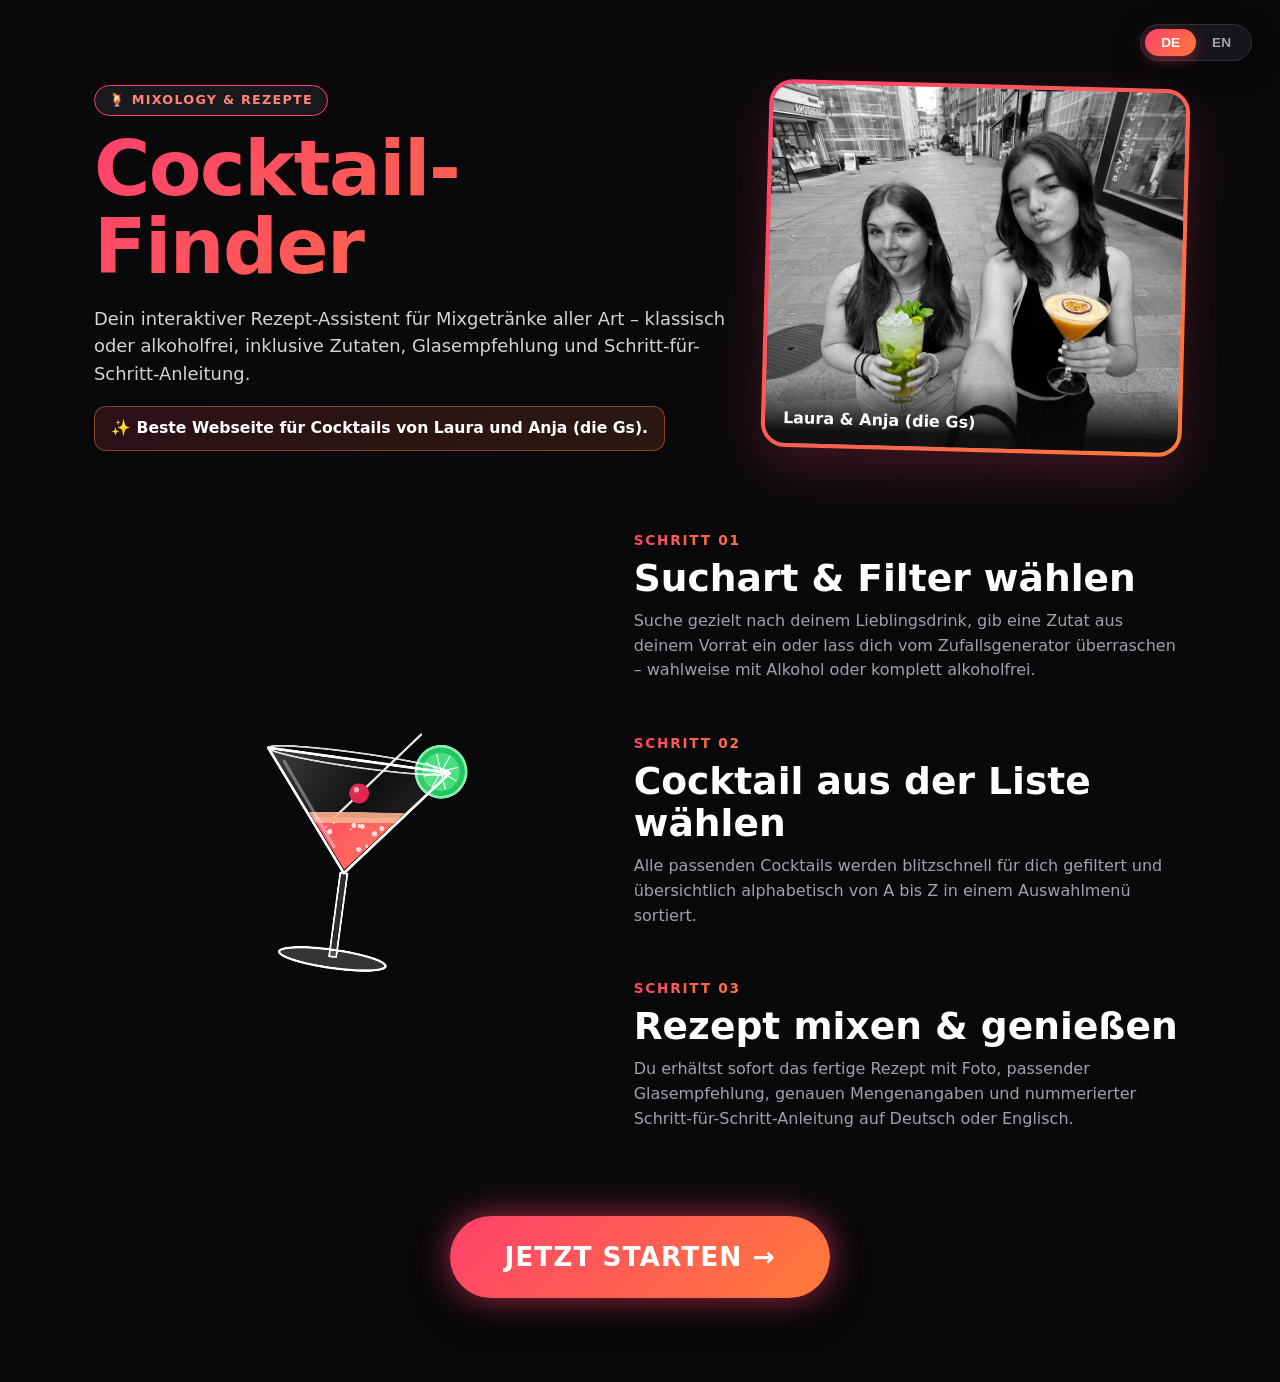
==== start.html @ 44f1c30e "text gelöscht" ====
<!DOCTYPE html>
<html lang="de">
<head>
  <meta charset="UTF-8">
  <meta name="viewport" content="width=device-width, initial-scale=1.0">
  <title>Cocktail-Finder – Laura & Anja</title>
  <style>
    * {
      box-sizing: border-box;
      margin: 0;
      padding: 0;
    }

    html {
      scroll-behavior: smooth;
    }

    body {
      font-family: 'Segoe UI', system-ui, -apple-system, sans-serif;
      background-color: #09090b;
      color: #f4f4f5;
      overflow-x: hidden;
      line-height: 1.45;
    }

    /* Frei schwebender Sprach-Switch oben rechts */
    .floating-lang {
      position: fixed;
      top: 24px;
      right: 28px;
      z-index: 100;
    }

    .lang-switch {
      display: inline-flex;
      background-color: rgba(24, 24, 29, 0.9);
      backdrop-filter: blur(10px);
      border: 1px solid #2e2e36;
      border-radius: 24px;
      padding: 4px;
      box-shadow: 0 8px 24px rgba(0, 0, 0, 0.5);
    }

    .lang-btn {
      padding: 6px 16px;
      font-size: 0.85rem;
      font-weight: 800;
      border: none;
      border-radius: 20px;
      background-color: transparent;
      color: #a1a1aa;
      cursor: pointer;
      transition: all 0.25s ease;
    }

    .lang-btn.active {
      background: linear-gradient(135deg, #ff416c, #ff7b39);
      color: #ffffff;
      box-shadow: 0 4px 14px rgba(255, 65, 108, 0.4);
    }

    /* Hauptcontainer mit mehr Abstand oben */
    .container {
      position: relative;
      z-index: 1;
      max-width: 1140px;
      margin: 0 auto;
      padding: 84px 24px 68px 24px;
    }

    /* 1. HERO SECTION */
    .hero-grid {
      display: grid;
      grid-template-columns: 1.2fr 0.8fr;
      gap: 40px;
      align-items: center;
      margin-bottom: 64px;
    }

    .badge {
      display: inline-block;
      background-color: #18181d;
      border: 1px solid #ff416c;
      color: #ff8577;
      font-weight: 800;
      font-size: 0.8rem;
      text-transform: uppercase;
      letter-spacing: 1.2px;
      padding: 5px 14px;
      border-radius: 30px;
      margin-bottom: 14px;
    }

    h1 {
      font-size: clamp(3rem, 6vw, 5rem);
      font-weight: 900;
      line-height: 1.02;
      letter-spacing: -1.5px;
      margin-bottom: 18px;
      background: linear-gradient(135deg, #ff416c 0%, #ff7b39 100%);
      -webkit-background-clip: text;
      background-clip: text;
      -webkit-text-fill-color: transparent;
    }

    .hero-text {
      font-size: clamp(1.05rem, 1.4vw, 1.22rem);
      color: #d4d4d8;
      line-height: 1.55;
      margin-bottom: 18px;
    }

    .creators-tag {
      display: inline-flex;
      align-items: center;
      gap: 8px;
      background: linear-gradient(135deg, rgba(255, 65, 108, 0.14), rgba(255, 123, 57, 0.14));
      border: 1px solid rgba(255, 123, 57, 0.45);
      padding: 10px 16px;
      border-radius: 12px;
      font-weight: 700;
      font-size: 0.98rem;
      color: #ffffff;
    }

    /* Platzhalter-Karte für euer Foto */
    .photo-card {
      position: relative;
      border-radius: 24px;
      padding: 4px;
      background: linear-gradient(135deg, #ff416c, #ff7b39);
      box-shadow: 0 20px 50px rgba(255, 65, 108, 0.22);
      transform: rotate(1.5deg);
      transition: transform 0.35s ease;
    }

    .photo-card:hover {
      transform: rotate(0deg) scale(1.02);
    }

    .photo-inner {
      background-color: #141418;
      border-radius: 20px;
      overflow: hidden;
      position: relative;
    }

    .photo-inner img {
      width: 100%;
      height: 360px;
      object-fit: cover;
      display: block;
    }

    .photo-caption {
      position: absolute;
      bottom: 0;
      left: 0;
      right: 0;
      background: linear-gradient(to top, rgba(9, 9, 11, 0.95) 20%, transparent);
      padding: 28px 18px 14px 18px;
      font-weight: 800;
      font-size: 1rem;
      color: #ffffff;
      display: flex;
      justify-content: space-between;
      align-items: center;
    }

    .photo-caption span {
      font-size: 0.78rem;
      color: #ff8577;
      font-weight: 600;
    }

    /* 2. KOMPAKTES COCKTAILGLAS + FREIE ERKLÄRUNGSTEXTE */
    .showcase-grid {
      display: grid;
      grid-template-columns: 0.95fr 1.05fr;
      gap: 40px;
      align-items: center;
      margin-bottom: 56px;
    }

    .glass-sticky-column {
      position: sticky;
      top: 90px;
      height: 410px;
      display: flex;
      align-items: center;
      justify-content: center;
    }

    #cocktailCanvas {
      position: relative;
      z-index: 1;
      width: 340px;
      height: 410px;
      display: block;
      cursor: grab;
    }

    /* Rechts: Freie Erklärungstexte */
    .story-column {
      display: flex;
      flex-direction: column;
      gap: 48px;
      padding: 12px 0;
    }

    .story-kicker {
      display: inline-block;
      font-size: 0.85rem;
      font-weight: 900;
      text-transform: uppercase;
      letter-spacing: 1.8px;
      margin-bottom: 6px;
      background: linear-gradient(135deg, #ff416c, #ff7b39);
      -webkit-background-clip: text;
      background-clip: text;
      -webkit-text-fill-color: transparent;
    }

    .story-block h2 {
      font-size: clamp(1.7rem, 3vw, 2.35rem);
      font-weight: 900;
      line-height: 1.12;
      color: #ffffff;
      margin-bottom: 10px;
    }

    .story-block p {
      font-size: clamp(1rem, 1.25vw, 1.12rem);
      color: #a1a1aa;
      line-height: 1.55;
    }

    /* 3. MARKANTER, GROSSER START-BUTTON AM SCHLUSS */
    .cta-section {
      text-align: center;
      padding: 16px;
    }

    .cta-button {
      display: inline-flex;
      align-items: center;
      gap: 14px;
      padding: 22px 54px;
      font-size: clamp(1.25rem, 2.3vw, 1.65rem);
      font-weight: 900;
      text-transform: uppercase;
      letter-spacing: 1px;
      text-decoration: none;
      color: #ffffff;
      background: linear-gradient(135deg, #ff416c 0%, #ff7b39 100%);
      border-radius: 60px;
      box-shadow: 0 0 35px rgba(255, 65, 108, 0.65), 0 15px 35px rgba(0, 0, 0, 0.6);
      transition: all 0.3s cubic-bezier(0.175, 0.885, 0.32, 1.275);
      animation: pulseGlow 2.5s infinite;
    }

    .cta-button:hover {
      transform: scale(1.07) translateY(-4px);
      box-shadow: 0 0 55px rgba(255, 123, 57, 0.9), 0 20px 45px rgba(0, 0, 0, 0.8);
    }

    @keyframes pulseGlow {
      0%, 100% {
        box-shadow: 0 0 30px rgba(255, 65, 108, 0.6), 0 15px 35px rgba(0, 0, 0, 0.6);
      }
      50% {
        box-shadow: 0 0 52px rgba(255, 123, 57, 0.85), 0 15px 35px rgba(0, 0, 0, 0.6);
      }
    }

    /* Responsive für Tablets & Smartphones */
    @media (max-width: 900px) {
      .container {
        padding-top: 88px;
      }

      .hero-grid,
      .showcase-grid {
        grid-template-columns: 1fr;
        gap: 32px;
      }

      .glass-sticky-column {
        position: relative;
        top: 0;
        height: 360px;
      }

      .story-column {
        gap: 34px;
      }

      .photo-card {
        transform: rotate(0deg);
        max-width: 440px;
        margin: 0 auto;
      }
    }
  </style>
</head>
<body>

  <!-- NUR DER SPRACH-SWITCH OBEN RECHTS -->
  <div class="floating-lang">
    <div class="lang-switch" role="group" aria-label="Sprache wählen">
      <button type="button" id="btnLangDE" class="lang-btn active">DE</button>
      <button type="button" id="btnLangEN" class="lang-btn">EN</button>
    </div>
  </div>

  <main class="container">

    <!-- 1. HERO-BEREICH -->
    <section class="hero-grid">
      <div>
        <span class="badge" data-i18n="badge">🍹 Mixology & Rezepte</span>
        <h1 data-i18n="title">Cocktail-Finder</h1>
        <p class="hero-text" data-i18n="subtitle">
          Dein interaktiver Rezept-Assistent für Mixgetränke aller Art – klassisch oder alkoholfrei, inklusive Zutaten, Glasempfehlung und Schritt-für-Schritt-Anleitung.
        </p>
        <div class="creators-tag" data-i18n="creators">
          ✨ Beste Webseite für Cocktails von Laura und Anja (die Gs).
        </div>
      </div>

      <div class="photo-card">
        <div class="photo-inner">
          <img 
            src="die G's.jpeg"
            alt="Laura und Anja mit Cocktails"
          >
          <div class="photo-caption">
            Laura & Anja (die Gs)
          </div>
        </div>
      </div>
    </section>

    <!-- 2. FREI SCHWEBENDES COCKTAILGLAS + ERKLÄRUNGSTEXTE -->
    <section class="showcase-grid" id="showcaseSection">
      <div class="glass-sticky-column">
        <canvas id="cocktailCanvas" width="760" height="900"></canvas>
      </div>

      <div class="story-column">
        <div class="story-block">
          <span class="story-kicker" data-i18n="s1Kicker">Schritt 01</span>
          <h2 data-i18n="s1Title">Suchart & Filter wählen</h2>
          <p data-i18n="s1Desc">
            Suche gezielt nach deinem Lieblingsdrink, gib eine Zutat aus deinem Vorrat ein oder lass dich vom Zufallsgenerator überraschen – wahlweise mit Alkohol oder komplett alkoholfrei.
          </p>
        </div>

        <div class="story-block">
          <span class="story-kicker" data-i18n="s2Kicker">Schritt 02</span>
          <h2 data-i18n="s2Title">Cocktail aus der Liste wählen</h2>
          <p data-i18n="s2Desc">
            Alle passenden Cocktails werden blitzschnell für dich gefiltert und übersichtlich alphabetisch von A bis Z in einem Auswahlmenü sortiert.
          </p>
        </div>

        <div class="story-block">
          <span class="story-kicker" data-i18n="s3Kicker">Schritt 03</span>
          <h2 data-i18n="s3Title">Rezept mixen & genießen</h2>
          <p data-i18n="s3Desc">
            Du erhältst sofort das fertige Rezept mit Foto, passender Glasempfehlung, genauen Mengenangaben und nummerierter Schritt-für-Schritt-Anleitung auf Deutsch oder Englisch.
          </p>
        </div>
      </div>
    </section>

    <!-- 3. HERAUSSTECHENDER START-BUTTON -->
    <section class="cta-section">
      <a href="index.html" class="cta-button" data-i18n="ctaBtn">
        Jetzt starten →
      </a>
    </section>

  </main>

  <script>
    const btnLangDE = document.getElementById('btnLangDE');
    const btnLangEN = document.getElementById('btnLangEN');
    const canvas = document.getElementById('cocktailCanvas');
    const ctx = canvas.getContext('2d');
    const showcaseSection = document.getElementById('showcaseSection');

    const translations = {
      de: {
        badge: '🍹 Mixology & Rezepte',
        title: 'Cocktail-Finder',
        subtitle: 'Dein interaktiver Rezept-Assistent für Mixgetränke aller Art – klassisch oder alkoholfrei, inklusive Zutaten, Glasempfehlung und Schritt-für-Schritt-Anleitung.',
        creators: '✨ Beste Webseite für Cocktails von Laura und Anja (die Gs).',
        photoHint: '📸 Platzhalter – Euer Foto hier einfügen',
        s1Kicker: 'Schritt 01',
        s1Title: 'Suchart & Filter wählen',
        s1Desc: 'Suche gezielt nach deinem Lieblingsdrink, gib eine Zutat aus deinem Vorrat ein oder lass dich vom Zufallsgenerator überraschen – wahlweise mit Alkohol oder komplett alkoholfrei.',
        s2Kicker: 'Schritt 02',
        s2Title: 'Cocktail aus der Liste wählen',
        s2Desc: 'Alle passenden Cocktails werden blitzschnell für dich gefiltert und übersichtlich alphabetisch von A bis Z in einem Auswahlmenü sortiert.',
        s3Kicker: 'Schritt 03',
        s3Title: 'Rezept mixen & genießen',
        s3Desc: 'Du erhältst sofort das fertige Rezept mit Foto, passender Glasempfehlung, genauen Mengenangaben und nummerierter Schritt-für-Schritt-Anleitung auf Deutsch oder Englisch.',
        ctaBtn: 'Jetzt starten →'
      },
      en: {
        badge: '🍹 Mixology & Recipes',
        title: 'Cocktail-Finder',
        subtitle: 'Your interactive recipe assistant for all kinds of mixed drinks – classic or non-alcoholic, including ingredients, glass recommendations, and step-by-step instructions.',
        creators: '✨ Best website for cocktails by Laura and Anja (the Gs).',
        photoHint: '📸 Placeholder – Insert your photo here',
        s1Kicker: 'Step 01',
        s1Title: 'Choose search mode & filter',
        s1Desc: 'Search for your favorite drink, enter an ingredient you already have at home, or let the random generator surprise you – alcoholic or non-alcoholic.',
        s2Kicker: 'Step 02',
        s2Title: 'Pick a cocktail from the list',
        s2Desc: 'All matching cocktails are filtered in seconds and neatly sorted alphabetically from A to Z in a dropdown menu.',
        s3Kicker: 'Step 03',
        s3Title: 'Mix & enjoy your recipe',
        s3Desc: 'Instantly get the full recipe with photo, glass recommendation, exact measurements, and numbered step-by-step instructions in English or German.',
        ctaBtn: 'Start Now →'
      }
    };

    function setLanguage(lang) {
      btnLangDE.classList.toggle('active', lang === 'de');
      btnLangEN.classList.toggle('active', lang === 'en');

      document.querySelectorAll('[data-i18n]').forEach(el => {
        const key = el.getAttribute('data-i18n');
        if (translations[lang][key]) {
          el.textContent = translations[lang][key];
        }
      });
    }

    btnLangDE.addEventListener('click', () => setLanguage('de'));
    btnLangEN.addEventListener('click', () => setLanguage('en'));

    // ==========================================================
    // INTERAKTIVES COCKTAILGLAS MIT REALISTISCHER, COOLE BEWEGUNG
    // ==========================================================
    let targetAngle = -0.26; // Startneigung (~ -15 Grad)
    let currentAngle = -0.26;
    let targetFill = 0.30;
    let currentFill = 0.30;
    let targetShiftX = -10;
    let currentShiftX = -10;
    let mouseOffsetX = 0;
    let mouseOffsetY = 0;
    let floatTick = 0;

    const bubbles = Array.from({ length: 15 }, () => ({
      x: (Math.random() - 0.5) * 145,
      y: Math.random() * 140,
      r: 2 + Math.random() * 4,
      speed: 0.65 + Math.random() * 1.15
    }));

    window.addEventListener('scroll', () => {
      const rect = showcaseSection.getBoundingClientRect();
      const windowH = window.innerHeight;
      const rawProgress = (windowH * 0.85 - rect.top) / (rect.height + windowH * 0.2);
      const progress = Math.min(Math.max(rawProgress, 0), 1);

      // Ausgewogene, realistische Drehung (-16° über +18° zu 0°)
      targetAngle = -0.28 + Math.sin(progress * Math.PI * 1.1) * 0.45 + progress * 0.28;
      targetShiftX = Math.sin(progress * Math.PI * 1.5) * 16;
      targetFill = 0.30 + progress * 0.58;
    });

    window.addEventListener('mousemove', (e) => {
      const normX = (e.clientX / window.innerWidth) - 0.5;
      const normY = (e.clientY / window.innerHeight) - 0.5;
      // Kontrollierte, elegante Reaktion auf Mausbewegung
      mouseOffsetX = normX * 0.32;
      mouseOffsetY = normY * 0.36;
    });

    function drawCocktailGlass() {
      floatTick += 0.03;
      const idleFloatY = Math.sin(floatTick) * 6;
      const idleWobble = Math.cos(floatTick * 0.8) * 0.03;

      const desiredAngle = targetAngle + mouseOffsetY + mouseOffsetX * 0.4 + idleWobble;
      currentAngle += (desiredAngle - currentAngle) * 0.09;
      currentFill += (targetFill - currentFill) * 0.08;
      currentShiftX += (targetShiftX + mouseOffsetX * 18 - currentShiftX) * 0.08;

      ctx.clearRect(0, 0, canvas.width, canvas.height);

      ctx.save();
      ctx.translate(canvas.width / 2 + currentShiftX, canvas.height / 2 + 20 + idleFloatY);
      ctx.rotate(currentAngle);

      // 1. LIMETTENSCHEIBE AM GLASRAND RECHTS
      ctx.save();
      ctx.translate(185, -180);
      ctx.rotate(0.4);
      ctx.beginPath();
      ctx.arc(0, 0, 56, 0, Math.PI * 2);
      ctx.fillStyle = '#22c55e';
      ctx.fill();
      ctx.lineWidth = 6;
      ctx.strokeStyle = '#86efac';
      ctx.stroke();

      ctx.beginPath();
      ctx.arc(0, 0, 42, 0, Math.PI * 2);
      ctx.fillStyle = '#4ade80';
      ctx.fill();

      ctx.strokeStyle = '#dcfce7';
      ctx.lineWidth = 3;
      for (let i = 0; i < 4; i++) {
        ctx.rotate(Math.PI / 4);
        ctx.beginPath();
        ctx.moveTo(-40, 0);
        ctx.lineTo(40, 0);
        ctx.stroke();
      }
      ctx.restore();

      // 2. COCKTAILSPIESS & KIRSCHE
      ctx.save();
      ctx.beginPath();
      ctx.moveTo(-60, -20);
      ctx.lineTo(130, -255);
      ctx.strokeStyle = '#e4e4e7';
      ctx.lineWidth = 5;
      ctx.lineCap = 'round';
      ctx.stroke();

      ctx.beginPath();
      ctx.arc(10, -108, 22, 0, Math.PI * 2);
      ctx.fillStyle = '#e11d48';
      ctx.fill();

      ctx.beginPath();
      ctx.arc(3, -115, 6, 0, Math.PI * 2);
      ctx.fillStyle = '#fda4af';
      ctx.fill();
      ctx.restore();

      // 3. FLÜSSIGKEIT IM KELCH (bleibt realistisch waagerecht)
      ctx.save();
      ctx.beginPath();
      ctx.moveTo(-195, -172);
      ctx.lineTo(195, -172);
      ctx.lineTo(0, 62);
      ctx.closePath();
      ctx.clip();

      const bowlBottomY = 62;
      const bowlTopY = -172;
      const liquidTopY = bowlBottomY - (bowlBottomY - bowlTopY) * currentFill;

      ctx.translate(0, liquidTopY);
      ctx.rotate(-currentAngle * 0.92);

      const grad = ctx.createLinearGradient(-180, 0, 180, 220);
      grad.addColorStop(0, '#ff416c');
      grad.addColorStop(1, '#ff7b39');

      ctx.fillStyle = grad;
      ctx.fillRect(-340, 0, 680, 440);

      ctx.beginPath();
      ctx.ellipse(0, 0, 260, 12, 0, 0, Math.PI * 2);
      ctx.fillStyle = 'rgba(255, 175, 140, 0.88)';
      ctx.fill();

      ctx.fillStyle = 'rgba(255, 255, 255, 0.8)';
      bubbles.forEach(b => {
        b.y -= b.speed;
        if (b.y < 8) b.y = 160;
        ctx.beginPath();
        ctx.arc(b.x, b.y, b.r, 0, Math.PI * 2);
        ctx.fill();
      });

      ctx.restore();

      // 4. GLAS-UMRISS (KELCH, STIEL & STANDFUSS)
      const glassGrad = ctx.createLinearGradient(-200, -180, 200, 60);
      glassGrad.addColorStop(0, 'rgba(255, 255, 255, 0.22)');
      glassGrad.addColorStop(0.5, 'rgba(255, 255, 255, 0.03)');
      glassGrad.addColorStop(1, 'rgba(255, 255, 255, 0.16)');

      ctx.beginPath();
      ctx.moveTo(-205, -180);
      ctx.lineTo(205, -180);
      ctx.lineTo(0, 70);
      ctx.closePath();
      ctx.fillStyle = glassGrad;
      ctx.fill();

      ctx.lineWidth = 6;
      ctx.strokeStyle = '#ffffff';
      ctx.lineJoin = 'round';
      ctx.stroke();

      ctx.beginPath();
      ctx.ellipse(0, -180, 205, 16, 0, 0, Math.PI * 2);
      ctx.strokeStyle = 'rgba(255, 255, 255, 0.85)';
      ctx.lineWidth = 4;
      ctx.stroke();

      ctx.beginPath();
      ctx.moveTo(-165, -155);
      ctx.lineTo(-30, 15);
      ctx.strokeStyle = 'rgba(255, 255, 255, 0.35)';
      ctx.lineWidth = 7;
      ctx.lineCap = 'round';
      ctx.stroke();

      ctx.fillStyle = 'rgba(255, 255, 255, 0.15)';
      ctx.fillRect(-8, 70, 16, 185);
      ctx.strokeStyle = '#ffffff';
      ctx.lineWidth = 4;
      ctx.strokeRect(-8, 70, 16, 185);

      ctx.beginPath();
      ctx.ellipse(0, 260, 120, 20, 0, 0, Math.PI * 2);
      ctx.fillStyle = 'rgba(255, 255, 255, 0.18)';
      ctx.fill();
      ctx.strokeStyle = '#ffffff';
      ctx.lineWidth = 5;
      ctx.stroke();

      ctx.restore();
      requestAnimationFrame(drawCocktailGlass);
    }

    drawCocktailGlass();
  </script>
</body>
</html>
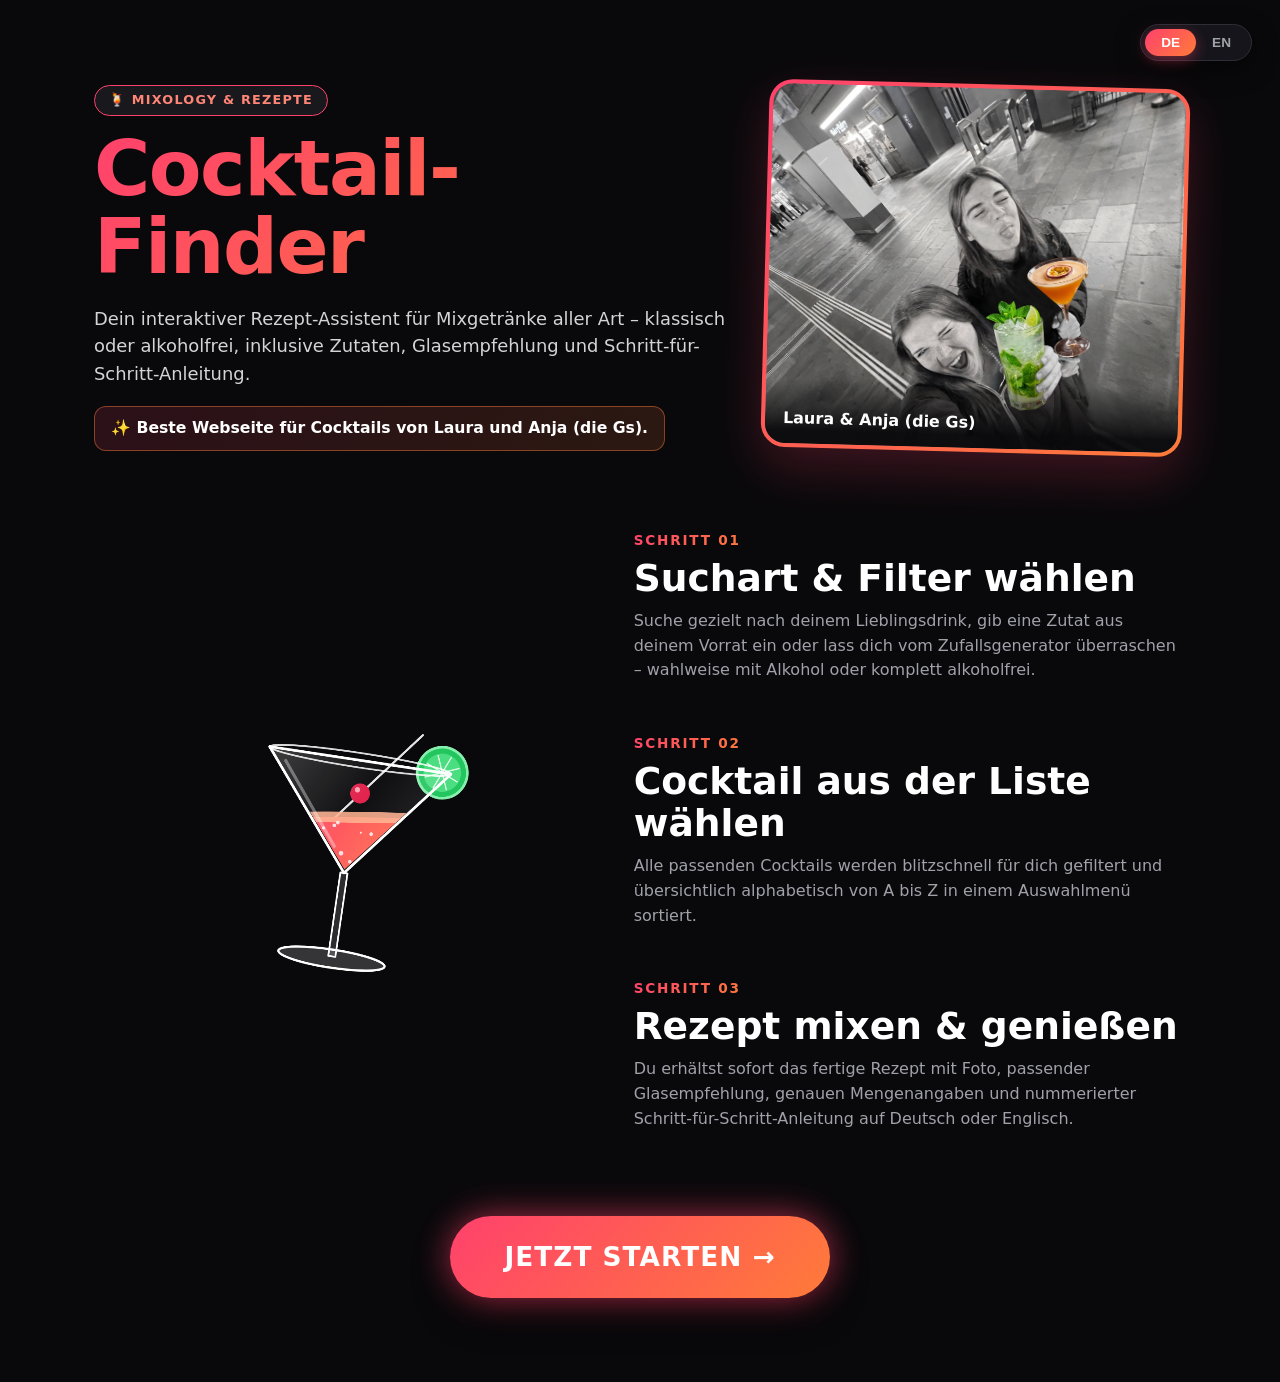
==== commit 8bdf328f: "andere bild" ====
--- a/start.html
+++ b/start.html
@@ -331,7 +331,7 @@
       <div class="photo-card">
         <div class="photo-inner">
           <img 
-            src="die G's.jpeg"
+            src="lauraanja.png"
             alt="Laura und Anja mit Cocktails"
           >
           <div class="photo-caption">
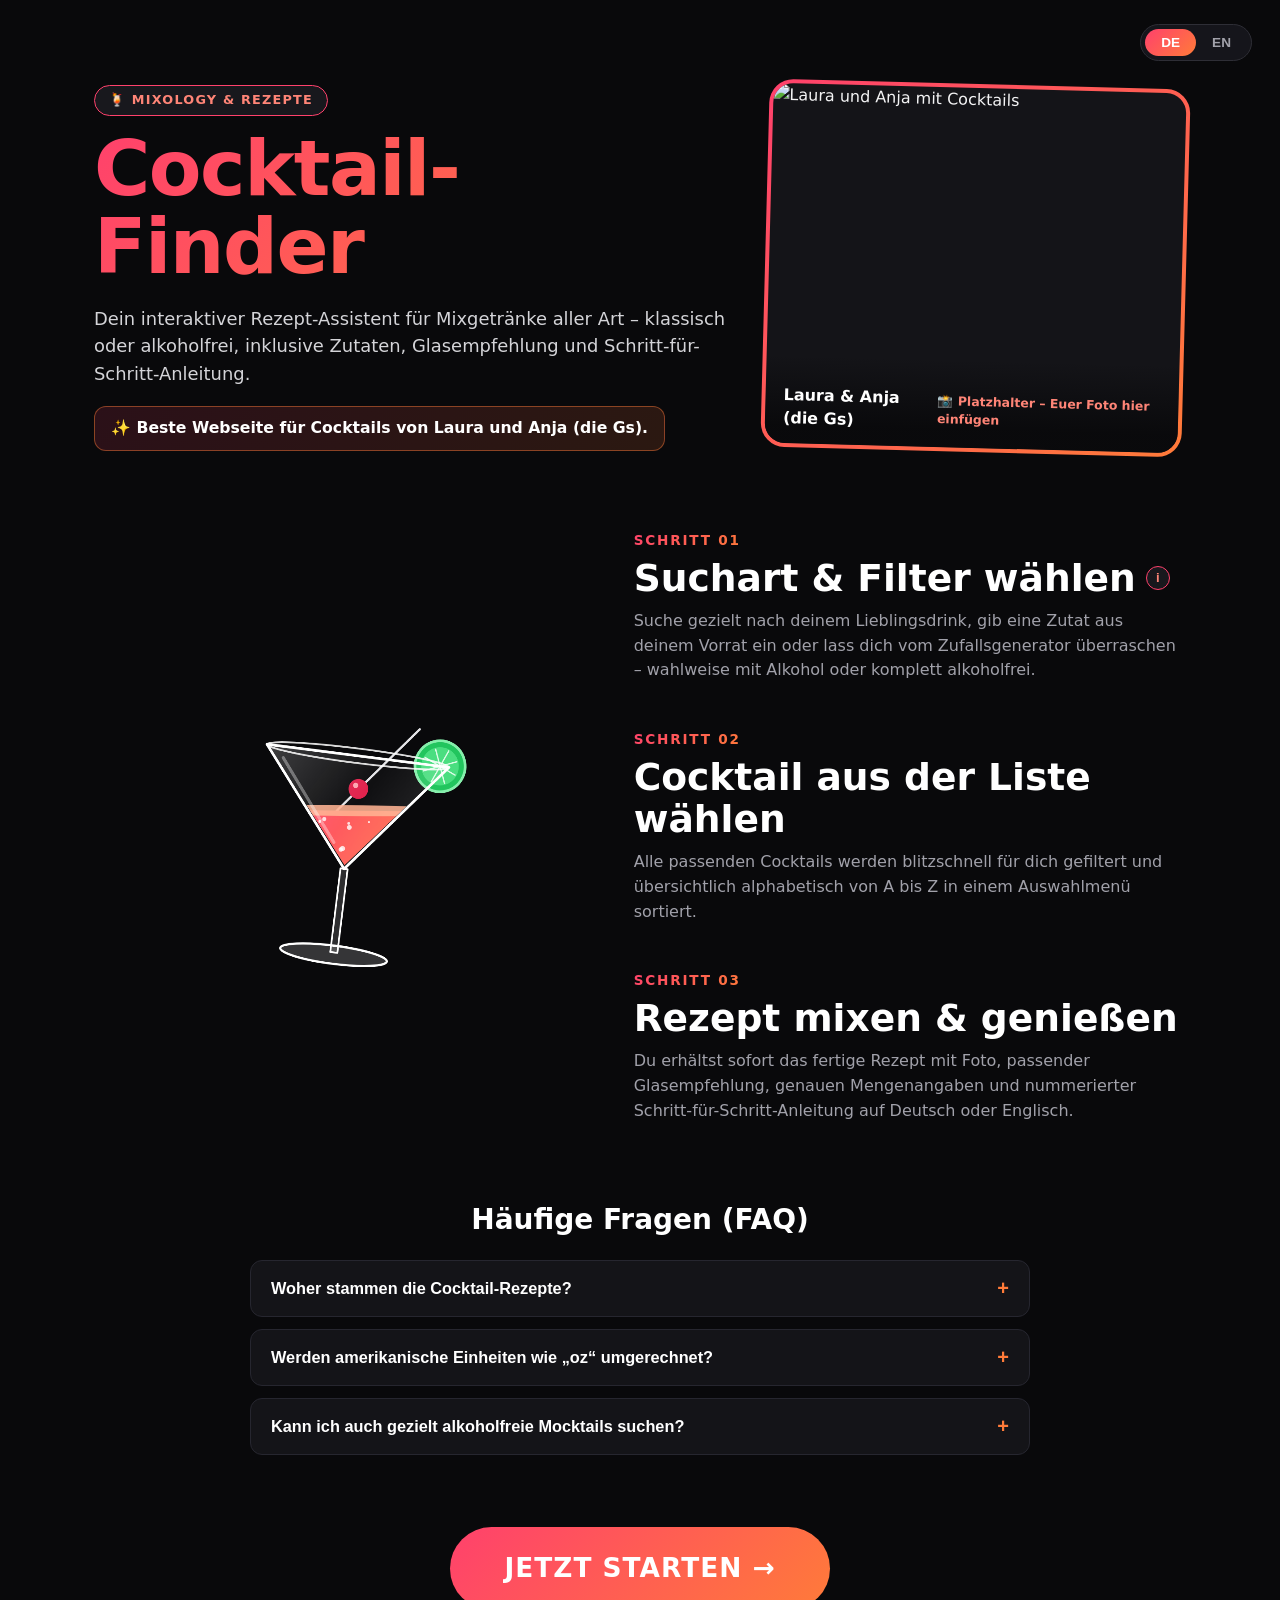
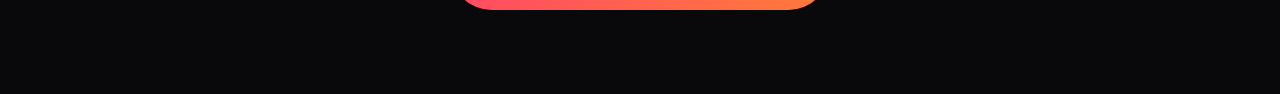
==== commit 4c5b08cb: "K6" ====
--- a/start.html
+++ b/start.html
@@ -38,7 +38,6 @@
       border: 1px solid #2e2e36;
       border-radius: 24px;
       padding: 4px;
-      box-shadow: 0 8px 24px rgba(0, 0, 0, 0.5);
     }
 
     .lang-btn {
@@ -56,10 +55,9 @@
     .lang-btn.active {
       background: linear-gradient(135deg, #ff416c, #ff7b39);
       color: #ffffff;
-      box-shadow: 0 4px 14px rgba(255, 65, 108, 0.4);
-    }
-
-    /* Hauptcontainer mit mehr Abstand oben */
+    }
+
+    /* Hauptcontainer */
     .container {
       position: relative;
       z-index: 1;
@@ -123,13 +121,12 @@
       color: #ffffff;
     }
 
-    /* Platzhalter-Karte für euer Foto */
+    /* Foto-Karte */
     .photo-card {
       position: relative;
       border-radius: 24px;
       padding: 4px;
       background: linear-gradient(135deg, #ff416c, #ff7b39);
-      box-shadow: 0 20px 50px rgba(255, 65, 108, 0.22);
       transform: rotate(1.5deg);
       transition: transform 0.35s ease;
     }
@@ -173,13 +170,13 @@
       font-weight: 600;
     }
 
-    /* 2. KOMPAKTES COCKTAILGLAS + FREIE ERKLÄRUNGSTEXTE */
+    /* 2. COCKTAILGLAS + ERKLÄRUNGSTEXTE */
     .showcase-grid {
       display: grid;
       grid-template-columns: 0.95fr 1.05fr;
       gap: 40px;
       align-items: center;
-      margin-bottom: 56px;
+      margin-bottom: 64px;
     }
 
     .glass-sticky-column {
@@ -197,14 +194,12 @@
       width: 340px;
       height: 410px;
       display: block;
-      cursor: grab;
-    }
-
-    /* Rechts: Freie Erklärungstexte */
+    }
+
     .story-column {
       display: flex;
       flex-direction: column;
-      gap: 48px;
+      gap: 44px;
       padding: 12px 0;
     }
 
@@ -227,6 +222,10 @@
       line-height: 1.12;
       color: #ffffff;
       margin-bottom: 10px;
+      display: flex;
+      align-items: center;
+      gap: 10px;
+      flex-wrap: wrap;
     }
 
     .story-block p {
@@ -235,7 +234,124 @@
       line-height: 1.55;
     }
 
-    /* 3. MARKANTER, GROSSER START-BUTTON AM SCHLUSS */
+    /* === E6 KOMPONENTE 1: TOOLTIP === */
+    .tooltip-wrapper {
+      position: relative;
+      display: inline-flex;
+      align-items: center;
+    }
+
+    .tooltip-trigger {
+      display: inline-flex;
+      align-items: center;
+      justify-content: center;
+      width: 24px;
+      height: 24px;
+      border-radius: 50%;
+      background-color: #18181d;
+      border: 1px solid #ff416c;
+      color: #ff8577;
+      font-size: 0.82rem;
+      font-weight: 900;
+      cursor: help;
+    }
+
+    .tooltip-box {
+      visibility: hidden;
+      opacity: 0;
+      position: absolute;
+      bottom: 135%;
+      left: 50%;
+      transform: translateX(-50%);
+      width: 250px;
+      background-color: #18181d;
+      color: #f4f4f5;
+      border: 1px solid #ff5566;
+      padding: 10px 12px;
+      border-radius: 10px;
+      font-size: 0.84rem;
+      font-weight: 500;
+      line-height: 1.4;
+      z-index: 50;
+      transition: opacity 0.2s ease, visibility 0.2s ease;
+      pointer-events: none;
+    }
+
+    .tooltip-wrapper:hover .tooltip-box,
+    .tooltip-wrapper:focus-within .tooltip-box {
+      visibility: visible;
+      opacity: 1;
+    }
+
+    /* === E6 KOMPONENTE 2: ACCORDION (FAQ) === */
+    .faq-section {
+      max-width: 780px;
+      margin: 0 auto 56px auto;
+    }
+
+    .faq-heading {
+      text-align: center;
+      font-size: 1.75rem;
+      font-weight: 900;
+      margin-bottom: 20px;
+      color: #ffffff;
+    }
+
+    .accordion-item {
+      background-color: #141418;
+      border: 1px solid #26262f;
+      border-radius: 12px;
+      margin-bottom: 12px;
+      overflow: hidden;
+    }
+
+    .accordion-header {
+      width: 100%;
+      background: transparent;
+      border: none;
+      color: #ffffff;
+      padding: 16px 20px;
+      font-size: 1.02rem;
+      font-weight: 700;
+      text-align: left;
+      cursor: pointer;
+      display: flex;
+      justify-content: space-between;
+      align-items: center;
+      transition: background-color 0.2s ease;
+    }
+
+    .accordion-header:hover {
+      background-color: #1a1a20;
+    }
+
+    .accordion-icon {
+      color: #ff7b39;
+      font-size: 1.25rem;
+      font-weight: 900;
+      transition: transform 0.25s ease;
+    }
+
+    .accordion-item.open .accordion-icon {
+      transform: rotate(45deg);
+    }
+
+    .accordion-body {
+      max-height: 0;
+      overflow: hidden;
+      transition: max-height 0.28s ease, padding 0.28s ease;
+      padding: 0 20px;
+      color: #a1a1aa;
+      font-size: 0.96rem;
+      line-height: 1.55;
+    }
+
+    .accordion-item.open .accordion-body {
+      max-height: 180px;
+      padding: 0 20px 18px 20px;
+    }
+
+    /* 3. MARKANTER START-BUTTON AM SCHLUSS */
     .cta-section {
       text-align: center;
       padding: 16px;
@@ -254,26 +370,15 @@
       color: #ffffff;
       background: linear-gradient(135deg, #ff416c 0%, #ff7b39 100%);
       border-radius: 60px;
-      box-shadow: 0 0 35px rgba(255, 65, 108, 0.65), 0 15px 35px rgba(0, 0, 0, 0.6);
-      transition: all 0.3s cubic-bezier(0.175, 0.885, 0.32, 1.275);
-      animation: pulseGlow 2.5s infinite;
+      transition: transform 0.25s ease, filter 0.25s ease;
     }
 
     .cta-button:hover {
-      transform: scale(1.07) translateY(-4px);
-      box-shadow: 0 0 55px rgba(255, 123, 57, 0.9), 0 20px 45px rgba(0, 0, 0, 0.8);
-    }
-
-    @keyframes pulseGlow {
-      0%, 100% {
-        box-shadow: 0 0 30px rgba(255, 65, 108, 0.6), 0 15px 35px rgba(0, 0, 0, 0.6);
-      }
-      50% {
-        box-shadow: 0 0 52px rgba(255, 123, 57, 0.85), 0 15px 35px rgba(0, 0, 0, 0.6);
-      }
-    }
-
-    /* Responsive für Tablets & Smartphones */
+      transform: scale(1.04) translateY(-2px);
+      filter: brightness(1.08);
+    }
+
+    /* Responsive */
     @media (max-width: 900px) {
       .container {
         padding-top: 88px;
@@ -305,7 +410,7 @@
 </head>
 <body>
 
-  <!-- NUR DER SPRACH-SWITCH OBEN RECHTS -->
+  <!-- SPRACH-SWITCH OBEN RECHTS -->
   <div class="floating-lang">
     <div class="lang-switch" role="group" aria-label="Sprache wählen">
       <button type="button" id="btnLangDE" class="lang-btn active">DE</button>
@@ -318,7 +423,7 @@
     <!-- 1. HERO-BEREICH -->
     <section class="hero-grid">
       <div>
-        <span class="badge" data-i18n="badge">🍹 Mixology & Rezepte</span>
+        <span class="badge" data-i18n="badge">🍹 Mixology &amp; Rezepte</span>
         <h1 data-i18n="title">Cocktail-Finder</h1>
         <p class="hero-text" data-i18n="subtitle">
           Dein interaktiver Rezept-Assistent für Mixgetränke aller Art – klassisch oder alkoholfrei, inklusive Zutaten, Glasempfehlung und Schritt-für-Schritt-Anleitung.
@@ -331,11 +436,12 @@
       <div class="photo-card">
         <div class="photo-inner">
           <img 
-            src="lauraanja.png"
+            src="https://images.unsplash.com/photo-1514362545857-3bc16c4c7d1b?auto=format&fit=crop&w=800&q=80" 
             alt="Laura und Anja mit Cocktails"
           >
           <div class="photo-caption">
-            Laura & Anja (die Gs)
+            Laura &amp; Anja (die Gs)
+            <span data-i18n="photoHint">📸 Platzhalter – Euer Foto hier einfügen</span>
           </div>
         </div>
       </div>
@@ -350,7 +456,16 @@
       <div class="story-column">
         <div class="story-block">
           <span class="story-kicker" data-i18n="s1Kicker">Schritt 01</span>
-          <h2 data-i18n="s1Title">Suchart & Filter wählen</h2>
+          <h2>
+            <span data-i18n="s1Title">Suchart &amp; Filter wählen</span>
+            <!-- E6 KOMPONENTE 1: TOOLTIP -->
+            <span class="tooltip-wrapper">
+              <button type="button" class="tooltip-trigger" aria-label="Such-Tipp">i</button>
+              <span class="tooltip-box" data-i18n="s1Tooltip">
+                Tipp: Du kannst auch deutsche Zutatennamen wie „Zitrone“ oder „Erdbeere“ eingeben – die App übersetzt sie automatisch!
+              </span>
+            </span>
+          </h2>
           <p data-i18n="s1Desc">
             Suche gezielt nach deinem Lieblingsdrink, gib eine Zutat aus deinem Vorrat ein oder lass dich vom Zufallsgenerator überraschen – wahlweise mit Alkohol oder komplett alkoholfrei.
           </p>
@@ -366,7 +481,7 @@
 
         <div class="story-block">
           <span class="story-kicker" data-i18n="s3Kicker">Schritt 03</span>
-          <h2 data-i18n="s3Title">Rezept mixen & genießen</h2>
+          <h2 data-i18n="s3Title">Rezept mixen &amp; genießen</h2>
           <p data-i18n="s3Desc">
             Du erhältst sofort das fertige Rezept mit Foto, passender Glasempfehlung, genauen Mengenangaben und nummerierter Schritt-für-Schritt-Anleitung auf Deutsch oder Englisch.
           </p>
@@ -374,7 +489,42 @@
       </div>
     </section>
 
-    <!-- 3. HERAUSSTECHENDER START-BUTTON -->
+    <!-- E6 KOMPONENTE 2: ACCORDION (HÄUFIGE FRAGEN) -->
+    <section class="faq-section" aria-label="Häufige Fragen">
+      <h2 class="faq-heading" data-i18n="faqHeading">Häufige Fragen (FAQ)</h2>
+
+      <div class="accordion-item">
+        <button type="button" class="accordion-header" aria-expanded="false">
+          <span data-i18n="faq1Q">Woher stammen die Cocktail-Rezepte?</span>
+          <span class="accordion-icon">+</span>
+        </button>
+        <div class="accordion-body">
+          <p data-i18n="faq1A">Alle Rezepte, Bilder und Glasempfehlungen werden live über die offizielle TheCocktailDB-API abgerufen und bei Bedarf automatisch ins Deutsche übersetzt.</p>
+        </div>
+      </div>
+
+      <div class="accordion-item">
+        <button type="button" class="accordion-header" aria-expanded="false">
+          <span data-i18n="faq2Q">Werden amerikanische Einheiten wie „oz“ umgerechnet?</span>
+          <span class="accordion-icon">+</span>
+        </button>
+        <div class="accordion-body">
+          <p data-i18n="faq2A">Ja! Wenn die Sprache auf Deutsch steht, rechnet unsere App Angaben wie oz, tsp, tbsp oder cups automatisch in Milliliter (ml), Teelöffel (TL) und Esslöffel (EL) um.</p>
+        </div>
+      </div>
+
+      <div class="accordion-item">
+        <button type="button" class="accordion-header" aria-expanded="false">
+          <span data-i18n="faq3Q">Kann ich auch gezielt alkoholfreie Mocktails suchen?</span>
+          <span class="accordion-icon">+</span>
+        </button>
+        <div class="accordion-body">
+          <p data-i18n="faq3A">Ja, in Schritt 1 kannst du über den Filter „Alkoholgehalt“ direkt auswählen, ob dir alle Drinks, nur alkoholische oder nur alkoholfreie Rezepte angezeigt werden sollen.</p>
+        </div>
+      </div>
+    </section>
+
+    <!-- 3. START-BUTTON -->
     <section class="cta-section">
       <a href="index.html" class="cta-button" data-i18n="ctaBtn">
         Jetzt starten →
@@ -389,6 +539,26 @@
     const canvas = document.getElementById('cocktailCanvas');
     const ctx = canvas.getContext('2d');
     const showcaseSection = document.getElementById('showcaseSection');
+
+    // E6: Accordion-Logik
+    document.querySelectorAll('.accordion-header').forEach(header => {
+      header.addEventListener('click', () => {
+        const item = header.parentElement;
+        const isOpen = item.classList.contains('open');
+
+        // Alle anderen schließen
+        document.querySelectorAll('.accordion-item').forEach(el => {
+          el.classList.remove('open');
+          el.querySelector('.accordion-header').setAttribute('aria-expanded', 'false');
+        });
+
+        // Aktuelles öffnen, falls es geschlossen war
+        if (!isOpen) {
+          item.classList.add('open');
+          header.setAttribute('aria-expanded', 'true');
+        }
+      });
+    });
 
     const translations = {
       de: {
@@ -399,6 +569,7 @@
         photoHint: '📸 Platzhalter – Euer Foto hier einfügen',
         s1Kicker: 'Schritt 01',
         s1Title: 'Suchart & Filter wählen',
+        s1Tooltip: 'Tipp: Du kannst auch deutsche Zutatennamen wie „Zitrone“ oder „Erdbeere“ eingeben – die App übersetzt sie automatisch!',
         s1Desc: 'Suche gezielt nach deinem Lieblingsdrink, gib eine Zutat aus deinem Vorrat ein oder lass dich vom Zufallsgenerator überraschen – wahlweise mit Alkohol oder komplett alkoholfrei.',
         s2Kicker: 'Schritt 02',
         s2Title: 'Cocktail aus der Liste wählen',
@@ -406,6 +577,13 @@
         s3Kicker: 'Schritt 03',
         s3Title: 'Rezept mixen & genießen',
         s3Desc: 'Du erhältst sofort das fertige Rezept mit Foto, passender Glasempfehlung, genauen Mengenangaben und nummerierter Schritt-für-Schritt-Anleitung auf Deutsch oder Englisch.',
+        faqHeading: 'Häufige Fragen (FAQ)',
+        faq1Q: 'Woher stammen die Cocktail-Rezepte?',
+        faq1A: 'Alle Rezepte, Bilder und Glasempfehlungen werden live über die offizielle TheCocktailDB-API abgerufen und bei Bedarf automatisch ins Deutsche übersetzt.',
+        faq2Q: 'Werden amerikanische Einheiten wie „oz“ umgerechnet?',
+        faq2A: 'Ja! Wenn die Sprache auf Deutsch steht, rechnet unsere App Angaben wie oz, tsp, tbsp oder cups automatisch in Milliliter (ml), Teelöffel (TL) und Esslöffel (EL) um.',
+        faq3Q: 'Kann ich auch gezielt alkoholfreie Mocktails suchen?',
+        faq3A: 'Ja, in Schritt 1 kannst du über den Filter „Alkoholgehalt“ direkt auswählen, ob dir alle Drinks, nur alkoholische oder nur alkoholfreie Rezepte angezeigt werden sollen.',
         ctaBtn: 'Jetzt starten →'
       },
       en: {
@@ -416,6 +594,7 @@
         photoHint: '📸 Placeholder – Insert your photo here',
         s1Kicker: 'Step 01',
         s1Title: 'Choose search mode & filter',
+        s1Tooltip: 'Tip: You can search by drink name, any single ingredient at home, or use the random button!',
         s1Desc: 'Search for your favorite drink, enter an ingredient you already have at home, or let the random generator surprise you – alcoholic or non-alcoholic.',
         s2Kicker: 'Step 02',
         s2Title: 'Pick a cocktail from the list',
@@ -423,6 +602,13 @@
         s3Kicker: 'Step 03',
         s3Title: 'Mix & enjoy your recipe',
         s3Desc: 'Instantly get the full recipe with photo, glass recommendation, exact measurements, and numbered step-by-step instructions in English or German.',
+        faqHeading: 'Frequently Asked Questions (FAQ)',
+        faq1Q: 'Where do the cocktail recipes come from?',
+        faq1A: 'All recipes, photos, and glass recommendations are fetched live from the official TheCocktailDB API and automatically translated when needed.',
+        faq2Q: 'Are US units like "oz" converted?',
+        faq2A: 'Yes! When set to German, our app automatically converts units like oz, tsp, tbsp, and cups into milliliters (ml).',
+        faq3Q: 'Can I specifically search for non-alcoholic mocktails?',
+        faq3A: 'Yes, in Step 1 you can use the alcohol filter to show all drinks, alcoholic drinks only, or non-alcoholic mocktails only.',
         ctaBtn: 'Start Now →'
       }
     };
@@ -442,10 +628,8 @@
     btnLangDE.addEventListener('click', () => setLanguage('de'));
     btnLangEN.addEventListener('click', () => setLanguage('en'));
 
-    // ==========================================================
-    // INTERAKTIVES COCKTAILGLAS MIT REALISTISCHER, COOLE BEWEGUNG
-    // ==========================================================
-    let targetAngle = -0.26; // Startneigung (~ -15 Grad)
+    // Interaktives Cocktailglas
+    let targetAngle = -0.26;
     let currentAngle = -0.26;
     let targetFill = 0.30;
     let currentFill = 0.30;
@@ -468,7 +652,6 @@
       const rawProgress = (windowH * 0.85 - rect.top) / (rect.height + windowH * 0.2);
       const progress = Math.min(Math.max(rawProgress, 0), 1);
 
-      // Ausgewogene, realistische Drehung (-16° über +18° zu 0°)
       targetAngle = -0.28 + Math.sin(progress * Math.PI * 1.1) * 0.45 + progress * 0.28;
       targetShiftX = Math.sin(progress * Math.PI * 1.5) * 16;
       targetFill = 0.30 + progress * 0.58;
@@ -477,7 +660,6 @@
     window.addEventListener('mousemove', (e) => {
       const normX = (e.clientX / window.innerWidth) - 0.5;
       const normY = (e.clientY / window.innerHeight) - 0.5;
-      // Kontrollierte, elegante Reaktion auf Mausbewegung
       mouseOffsetX = normX * 0.32;
       mouseOffsetY = normY * 0.36;
     });
@@ -498,7 +680,7 @@
       ctx.translate(canvas.width / 2 + currentShiftX, canvas.height / 2 + 20 + idleFloatY);
       ctx.rotate(currentAngle);
 
-      // 1. LIMETTENSCHEIBE AM GLASRAND RECHTS
+      // Limettenscheibe
       ctx.save();
       ctx.translate(185, -180);
       ctx.rotate(0.4);
@@ -526,7 +708,7 @@
       }
       ctx.restore();
 
-      // 2. COCKTAILSPIESS & KIRSCHE
+      // Cocktailspiess & Kirsche
       ctx.save();
       ctx.beginPath();
       ctx.moveTo(-60, -20);
@@ -547,7 +729,7 @@
       ctx.fill();
       ctx.restore();
 
-      // 3. FLÜSSIGKEIT IM KELCH (bleibt realistisch waagerecht)
+      // Flüssigkeit
       ctx.save();
       ctx.beginPath();
       ctx.moveTo(-195, -172);
@@ -586,7 +768,7 @@
 
       ctx.restore();
 
-      // 4. GLAS-UMRISS (KELCH, STIEL & STANDFUSS)
+      // Glas-Umriss
       const glassGrad = ctx.createLinearGradient(-200, -180, 200, 60);
       glassGrad.addColorStop(0, 'rgba(255, 255, 255, 0.22)');
       glassGrad.addColorStop(0.5, 'rgba(255, 255, 255, 0.03)');
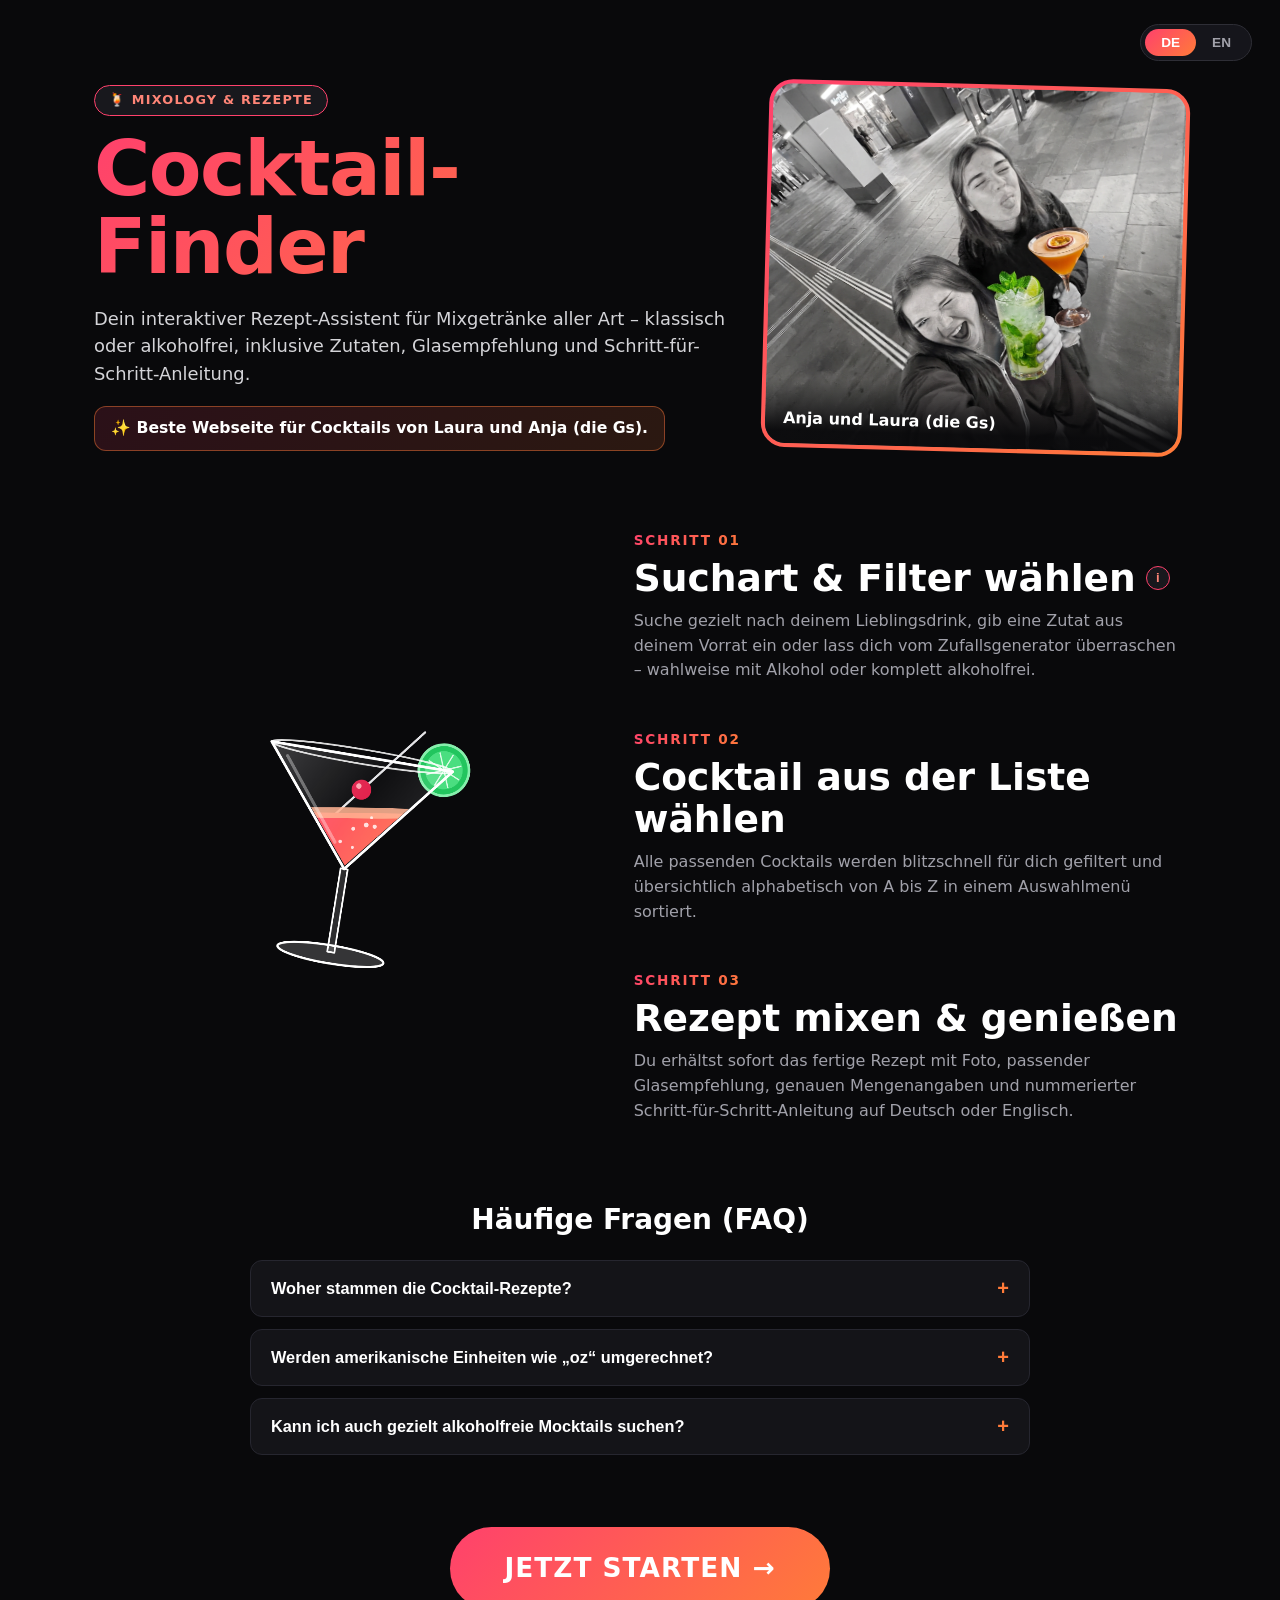
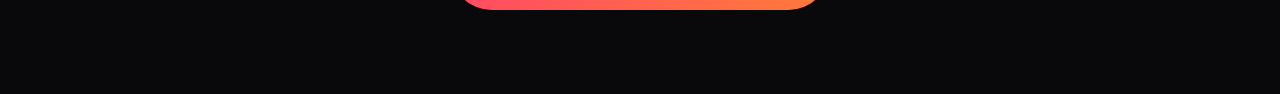
==== commit ed254be8: "bildfix" ====
--- a/start.html
+++ b/start.html
@@ -436,12 +436,12 @@
       <div class="photo-card">
         <div class="photo-inner">
           <img 
-            src="https://images.unsplash.com/photo-1514362545857-3bc16c4c7d1b?auto=format&fit=crop&w=800&q=80" 
+            src="lauraanja.png" 
             alt="Laura und Anja mit Cocktails"
           >
           <div class="photo-caption">
-            Laura &amp; Anja (die Gs)
-            <span data-i18n="photoHint">📸 Platzhalter – Euer Foto hier einfügen</span>
+            Anja und Laura (die Gs)
+            
           </div>
         </div>
       </div>
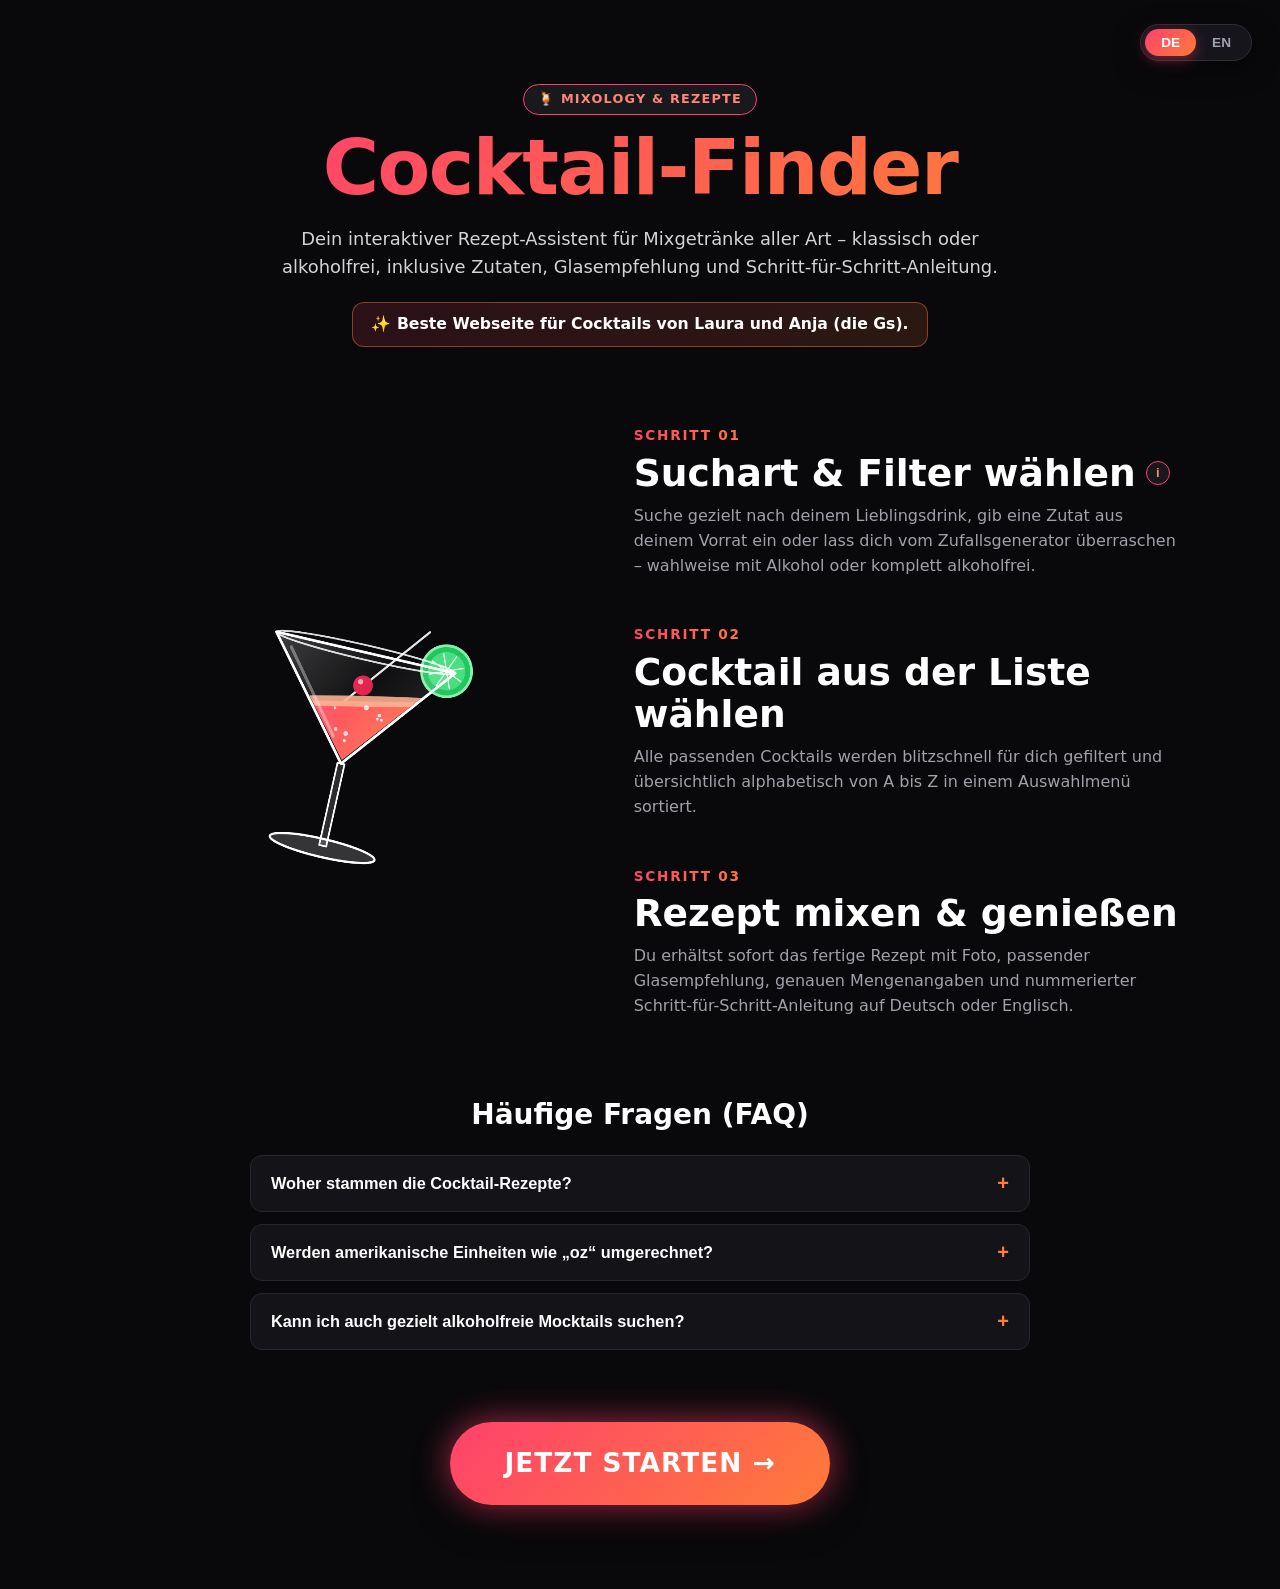
==== commit 6c48b99d: "glow" ====
--- a/start.html
+++ b/start.html
@@ -3,7 +3,7 @@
 <head>
   <meta charset="UTF-8">
   <meta name="viewport" content="width=device-width, initial-scale=1.0">
-  <title>Cocktail-Finder – Laura & Anja</title>
+  <title>Cocktail-Finder – Laura &amp; Anja</title>
   <style>
     * {
       box-sizing: border-box;
@@ -38,6 +38,7 @@
       border: 1px solid #2e2e36;
       border-radius: 24px;
       padding: 4px;
+      box-shadow: 0 8px 24px rgba(0, 0, 0, 0.5);
     }
 
     .lang-btn {
@@ -55,6 +56,7 @@
     .lang-btn.active {
       background: linear-gradient(135deg, #ff416c, #ff7b39);
       color: #ffffff;
+      box-shadow: 0 4px 14px rgba(255, 65, 108, 0.4);
     }
 
     /* Hauptcontainer */
@@ -66,13 +68,11 @@
       padding: 84px 24px 68px 24px;
     }
 
-    /* 1. HERO SECTION */
-    .hero-grid {
-      display: grid;
-      grid-template-columns: 1.2fr 0.8fr;
-      gap: 40px;
-      align-items: center;
-      margin-bottom: 64px;
+    /* 1. HERO SECTION (ohne Foto-Karte) */
+    .hero-section {
+      max-width: 780px;
+      margin: 0 auto 64px auto;
+      text-align: center;
     }
 
     .badge {
@@ -105,7 +105,7 @@
       font-size: clamp(1.05rem, 1.4vw, 1.22rem);
       color: #d4d4d8;
       line-height: 1.55;
-      margin-bottom: 18px;
+      margin-bottom: 22px;
     }
 
     .creators-tag {
@@ -114,60 +114,11 @@
       gap: 8px;
       background: linear-gradient(135deg, rgba(255, 65, 108, 0.14), rgba(255, 123, 57, 0.14));
       border: 1px solid rgba(255, 123, 57, 0.45);
-      padding: 10px 16px;
+      padding: 10px 18px;
       border-radius: 12px;
       font-weight: 700;
       font-size: 0.98rem;
       color: #ffffff;
-    }
-
-    /* Foto-Karte */
-    .photo-card {
-      position: relative;
-      border-radius: 24px;
-      padding: 4px;
-      background: linear-gradient(135deg, #ff416c, #ff7b39);
-      transform: rotate(1.5deg);
-      transition: transform 0.35s ease;
-    }
-
-    .photo-card:hover {
-      transform: rotate(0deg) scale(1.02);
-    }
-
-    .photo-inner {
-      background-color: #141418;
-      border-radius: 20px;
-      overflow: hidden;
-      position: relative;
-    }
-
-    .photo-inner img {
-      width: 100%;
-      height: 360px;
-      object-fit: cover;
-      display: block;
-    }
-
-    .photo-caption {
-      position: absolute;
-      bottom: 0;
-      left: 0;
-      right: 0;
-      background: linear-gradient(to top, rgba(9, 9, 11, 0.95) 20%, transparent);
-      padding: 28px 18px 14px 18px;
-      font-weight: 800;
-      font-size: 1rem;
-      color: #ffffff;
-      display: flex;
-      justify-content: space-between;
-      align-items: center;
-    }
-
-    .photo-caption span {
-      font-size: 0.78rem;
-      color: #ff8577;
-      font-weight: 600;
     }
 
     /* 2. COCKTAILGLAS + ERKLÄRUNGSTEXTE */
@@ -194,6 +145,7 @@
       width: 340px;
       height: 410px;
       display: block;
+      cursor: grab;
     }
 
     .story-column {
@@ -351,7 +303,7 @@
       padding: 0 20px 18px 20px;
     }
 
-    /* 3. MARKANTER START-BUTTON AM SCHLUSS */
+    /* 3. MARKANTER, GROSSER START-BUTTON MIT GLOW AM SCHLUSS */
     .cta-section {
       text-align: center;
       padding: 16px;
@@ -370,21 +322,31 @@
       color: #ffffff;
       background: linear-gradient(135deg, #ff416c 0%, #ff7b39 100%);
       border-radius: 60px;
-      transition: transform 0.25s ease, filter 0.25s ease;
+      box-shadow: 0 0 35px rgba(255, 65, 108, 0.65), 0 15px 35px rgba(0, 0, 0, 0.6);
+      transition: all 0.3s cubic-bezier(0.175, 0.885, 0.32, 1.275);
+      animation: pulseGlow 2.5s infinite;
     }
 
     .cta-button:hover {
-      transform: scale(1.04) translateY(-2px);
-      filter: brightness(1.08);
-    }
-
-    /* Responsive */
+      transform: scale(1.07) translateY(-4px);
+      box-shadow: 0 0 55px rgba(255, 123, 57, 0.9), 0 20px 45px rgba(0, 0, 0, 0.8);
+    }
+
+    @keyframes pulseGlow {
+      0%, 100% {
+        box-shadow: 0 0 30px rgba(255, 65, 108, 0.6), 0 15px 35px rgba(0, 0, 0, 0.6);
+      }
+      50% {
+        box-shadow: 0 0 52px rgba(255, 123, 57, 0.85), 0 15px 35px rgba(0, 0, 0, 0.6);
+      }
+    }
+
+    /* Responsive für Tablets & Smartphones */
     @media (max-width: 900px) {
       .container {
         padding-top: 88px;
       }
 
-      .hero-grid,
       .showcase-grid {
         grid-template-columns: 1fr;
         gap: 32px;
@@ -398,12 +360,6 @@
 
       .story-column {
         gap: 34px;
-      }
-
-      .photo-card {
-        transform: rotate(0deg);
-        max-width: 440px;
-        margin: 0 auto;
       }
     }
   </style>
@@ -421,29 +377,14 @@
   <main class="container">
 
     <!-- 1. HERO-BEREICH -->
-    <section class="hero-grid">
-      <div>
-        <span class="badge" data-i18n="badge">🍹 Mixology &amp; Rezepte</span>
-        <h1 data-i18n="title">Cocktail-Finder</h1>
-        <p class="hero-text" data-i18n="subtitle">
-          Dein interaktiver Rezept-Assistent für Mixgetränke aller Art – klassisch oder alkoholfrei, inklusive Zutaten, Glasempfehlung und Schritt-für-Schritt-Anleitung.
-        </p>
-        <div class="creators-tag" data-i18n="creators">
-          ✨ Beste Webseite für Cocktails von Laura und Anja (die Gs).
-        </div>
-      </div>
-
-      <div class="photo-card">
-        <div class="photo-inner">
-          <img 
-            src="lauraanja.png" 
-            alt="Laura und Anja mit Cocktails"
-          >
-          <div class="photo-caption">
-            Anja und Laura (die Gs)
-            
-          </div>
-        </div>
+    <section class="hero-section">
+      <span class="badge" data-i18n="badge">🍹 Mixology &amp; Rezepte</span>
+      <h1 data-i18n="title">Cocktail-Finder</h1>
+      <p class="hero-text" data-i18n="subtitle">
+        Dein interaktiver Rezept-Assistent für Mixgetränke aller Art – klassisch oder alkoholfrei, inklusive Zutaten, Glasempfehlung und Schritt-für-Schritt-Anleitung.
+      </p>
+      <div class="creators-tag" data-i18n="creators">
+        ✨ Beste Webseite für Cocktails von Laura und Anja (die Gs).
       </div>
     </section>
 
@@ -524,7 +465,7 @@
       </div>
     </section>
 
-    <!-- 3. START-BUTTON -->
+    <!-- 3. HERAUSSTECHENDER START-BUTTON MIT GLOW -->
     <section class="cta-section">
       <a href="index.html" class="cta-button" data-i18n="ctaBtn">
         Jetzt starten →
@@ -546,13 +487,11 @@
         const item = header.parentElement;
         const isOpen = item.classList.contains('open');
 
-        // Alle anderen schließen
         document.querySelectorAll('.accordion-item').forEach(el => {
           el.classList.remove('open');
           el.querySelector('.accordion-header').setAttribute('aria-expanded', 'false');
         });
 
-        // Aktuelles öffnen, falls es geschlossen war
         if (!isOpen) {
           item.classList.add('open');
           header.setAttribute('aria-expanded', 'true');
@@ -566,7 +505,6 @@
         title: 'Cocktail-Finder',
         subtitle: 'Dein interaktiver Rezept-Assistent für Mixgetränke aller Art – klassisch oder alkoholfrei, inklusive Zutaten, Glasempfehlung und Schritt-für-Schritt-Anleitung.',
         creators: '✨ Beste Webseite für Cocktails von Laura und Anja (die Gs).',
-        photoHint: '📸 Platzhalter – Euer Foto hier einfügen',
         s1Kicker: 'Schritt 01',
         s1Title: 'Suchart & Filter wählen',
         s1Tooltip: 'Tipp: Du kannst auch deutsche Zutatennamen wie „Zitrone“ oder „Erdbeere“ eingeben – die App übersetzt sie automatisch!',
@@ -591,7 +529,6 @@
         title: 'Cocktail-Finder',
         subtitle: 'Your interactive recipe assistant for all kinds of mixed drinks – classic or non-alcoholic, including ingredients, glass recommendations, and step-by-step instructions.',
         creators: '✨ Best website for cocktails by Laura and Anja (the Gs).',
-        photoHint: '📸 Placeholder – Insert your photo here',
         s1Kicker: 'Step 01',
         s1Title: 'Choose search mode & filter',
         s1Tooltip: 'Tip: You can search by drink name, any single ingredient at home, or use the random button!',
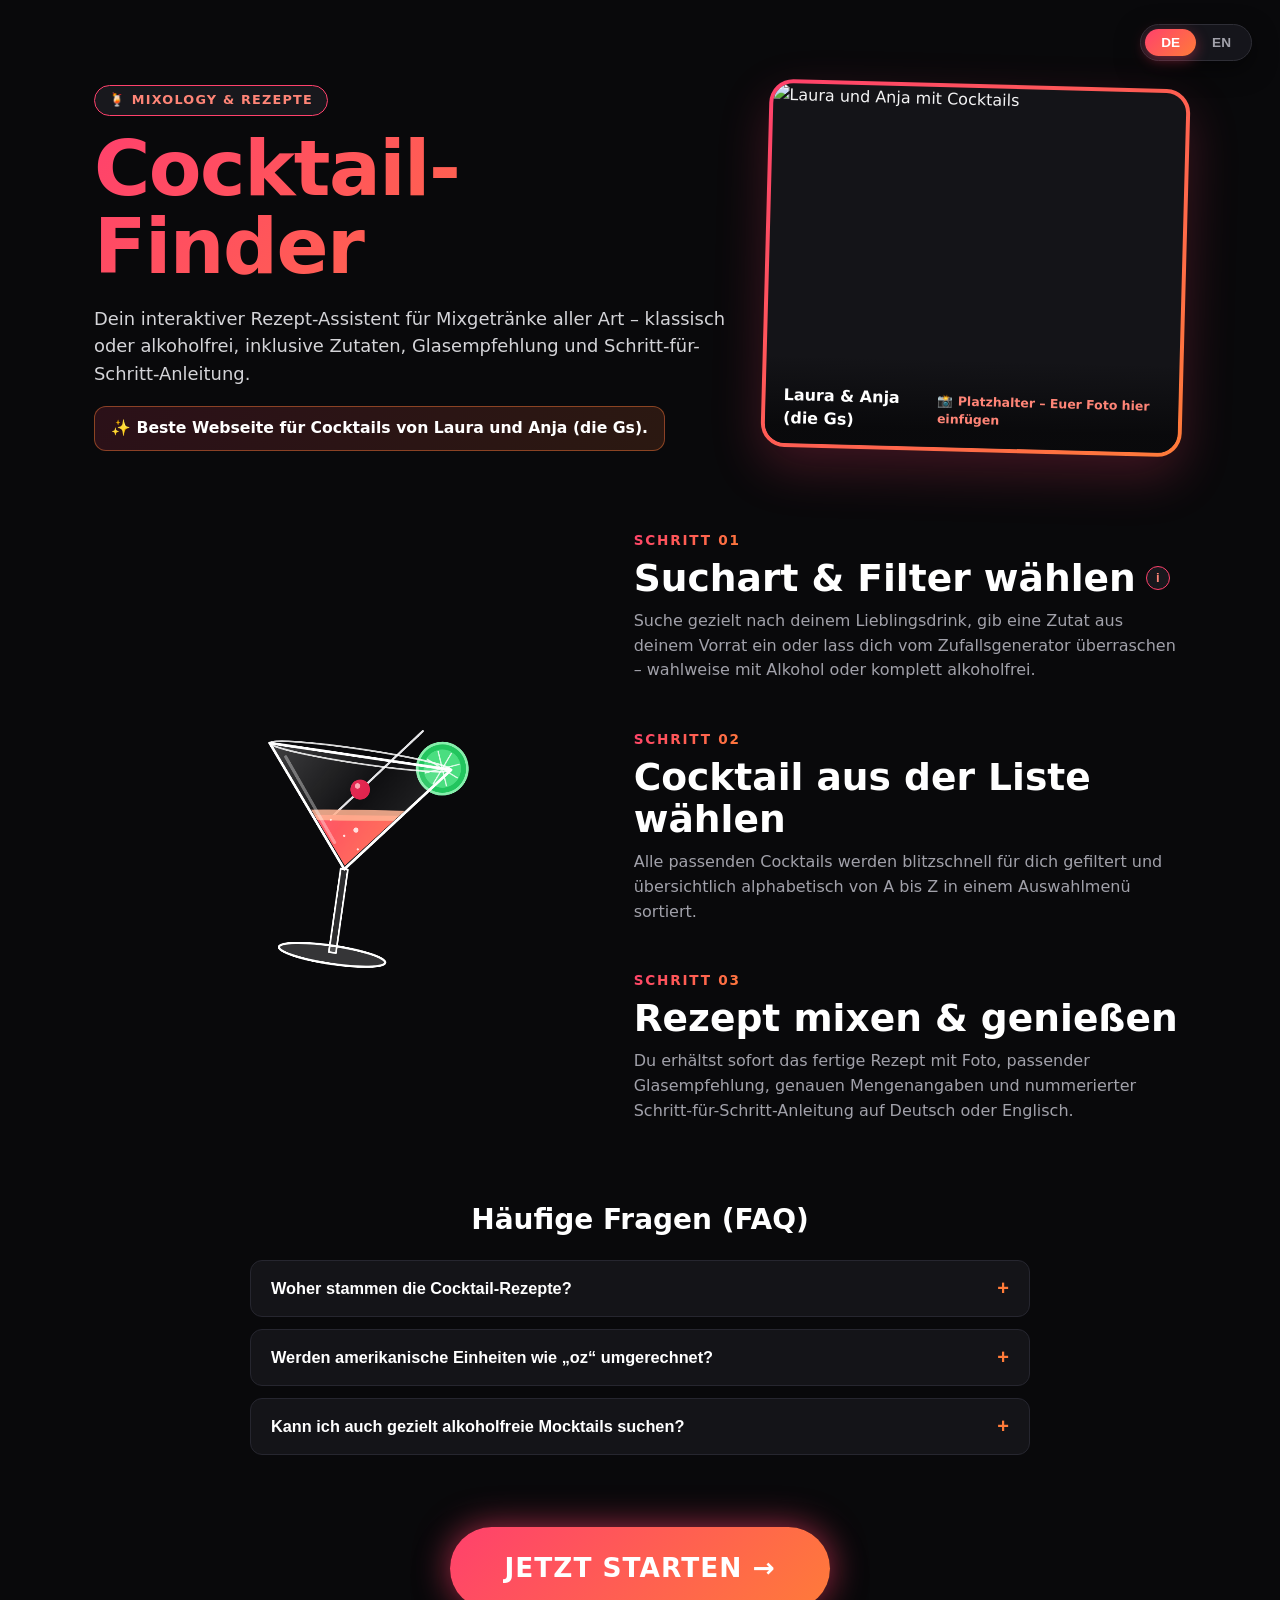
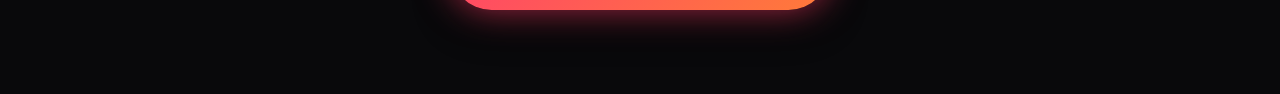
==== commit 891970ab: "bild wieder dazu" ====
--- a/start.html
+++ b/start.html
@@ -68,11 +68,13 @@
       padding: 84px 24px 68px 24px;
     }
 
-    /* 1. HERO SECTION (ohne Foto-Karte) */
-    .hero-section {
-      max-width: 780px;
-      margin: 0 auto 64px auto;
-      text-align: center;
+    /* 1. HERO SECTION MIT EUREM FOTO */
+    .hero-grid {
+      display: grid;
+      grid-template-columns: 1.2fr 0.8fr;
+      gap: 40px;
+      align-items: center;
+      margin-bottom: 64px;
     }
 
     .badge {
@@ -105,7 +107,7 @@
       font-size: clamp(1.05rem, 1.4vw, 1.22rem);
       color: #d4d4d8;
       line-height: 1.55;
-      margin-bottom: 22px;
+      margin-bottom: 18px;
     }
 
     .creators-tag {
@@ -114,11 +116,61 @@
       gap: 8px;
       background: linear-gradient(135deg, rgba(255, 65, 108, 0.14), rgba(255, 123, 57, 0.14));
       border: 1px solid rgba(255, 123, 57, 0.45);
-      padding: 10px 18px;
+      padding: 10px 16px;
       border-radius: 12px;
       font-weight: 700;
       font-size: 0.98rem;
       color: #ffffff;
+    }
+
+    /* Platzhalter-Karte für euer Foto */
+    .photo-card {
+      position: relative;
+      border-radius: 24px;
+      padding: 4px;
+      background: linear-gradient(135deg, #ff416c, #ff7b39);
+      box-shadow: 0 20px 50px rgba(255, 65, 108, 0.22);
+      transform: rotate(1.5deg);
+      transition: transform 0.35s ease;
+    }
+
+    .photo-card:hover {
+      transform: rotate(0deg) scale(1.02);
+    }
+
+    .photo-inner {
+      background-color: #141418;
+      border-radius: 20px;
+      overflow: hidden;
+      position: relative;
+    }
+
+    .photo-inner img {
+      width: 100%;
+      height: 360px;
+      object-fit: cover;
+      display: block;
+    }
+
+    .photo-caption {
+      position: absolute;
+      bottom: 0;
+      left: 0;
+      right: 0;
+      background: linear-gradient(to top, rgba(9, 9, 11, 0.95) 20%, transparent);
+      padding: 28px 18px 14px 18px;
+      font-weight: 800;
+      font-size: 1rem;
+      color: #ffffff;
+      display: flex;
+      justify-content: space-between;
+      align-items: center;
+    }
+
+    .photo-caption span {
+      font-size: 0.78rem;
+      color: #ff8577;
+      font-weight: 600;
     }
 
     /* 2. COCKTAILGLAS + ERKLÄRUNGSTEXTE */
@@ -347,6 +399,7 @@
         padding-top: 88px;
       }
 
+      .hero-grid,
       .showcase-grid {
         grid-template-columns: 1fr;
         gap: 32px;
@@ -360,6 +413,12 @@
 
       .story-column {
         gap: 34px;
+      }
+
+      .photo-card {
+        transform: rotate(0deg);
+        max-width: 440px;
+        margin: 0 auto;
       }
     }
   </style>
@@ -376,15 +435,30 @@
 
   <main class="container">
 
-    <!-- 1. HERO-BEREICH -->
-    <section class="hero-section">
-      <span class="badge" data-i18n="badge">🍹 Mixology &amp; Rezepte</span>
-      <h1 data-i18n="title">Cocktail-Finder</h1>
-      <p class="hero-text" data-i18n="subtitle">
-        Dein interaktiver Rezept-Assistent für Mixgetränke aller Art – klassisch oder alkoholfrei, inklusive Zutaten, Glasempfehlung und Schritt-für-Schritt-Anleitung.
-      </p>
-      <div class="creators-tag" data-i18n="creators">
-        ✨ Beste Webseite für Cocktails von Laura und Anja (die Gs).
+    <!-- 1. HERO-BEREICH MIT EUREM FOTO -->
+    <section class="hero-grid">
+      <div>
+        <span class="badge" data-i18n="badge">🍹 Mixology &amp; Rezepte</span>
+        <h1 data-i18n="title">Cocktail-Finder</h1>
+        <p class="hero-text" data-i18n="subtitle">
+          Dein interaktiver Rezept-Assistent für Mixgetränke aller Art – klassisch oder alkoholfrei, inklusive Zutaten, Glasempfehlung und Schritt-für-Schritt-Anleitung.
+        </p>
+        <div class="creators-tag" data-i18n="creators">
+          ✨ Beste Webseite für Cocktails von Laura und Anja (die Gs).
+        </div>
+      </div>
+
+      <div class="photo-card">
+        <div class="photo-inner">
+          <img 
+            src="https://images.unsplash.com/photo-1514362545857-3bc16c4c7d1b?auto=format&fit=crop&w=800&q=80" 
+            alt="Laura und Anja mit Cocktails"
+          >
+          <div class="photo-caption">
+            Laura &amp; Anja (die Gs)
+            <span data-i18n="photoHint">📸 Platzhalter – Euer Foto hier einfügen</span>
+          </div>
+        </div>
       </div>
     </section>
 
@@ -505,6 +579,7 @@
         title: 'Cocktail-Finder',
         subtitle: 'Dein interaktiver Rezept-Assistent für Mixgetränke aller Art – klassisch oder alkoholfrei, inklusive Zutaten, Glasempfehlung und Schritt-für-Schritt-Anleitung.',
         creators: '✨ Beste Webseite für Cocktails von Laura und Anja (die Gs).',
+        photoHint: '📸 Platzhalter – Euer Foto hier einfügen',
         s1Kicker: 'Schritt 01',
         s1Title: 'Suchart & Filter wählen',
         s1Tooltip: 'Tipp: Du kannst auch deutsche Zutatennamen wie „Zitrone“ oder „Erdbeere“ eingeben – die App übersetzt sie automatisch!',
@@ -529,6 +604,7 @@
         title: 'Cocktail-Finder',
         subtitle: 'Your interactive recipe assistant for all kinds of mixed drinks – classic or non-alcoholic, including ingredients, glass recommendations, and step-by-step instructions.',
         creators: '✨ Best website for cocktails by Laura and Anja (the Gs).',
+        photoHint: '📸 Placeholder – Insert your photo here',
         s1Kicker: 'Step 01',
         s1Title: 'Choose search mode & filter',
         s1Tooltip: 'Tip: You can search by drink name, any single ingredient at home, or use the random button!',
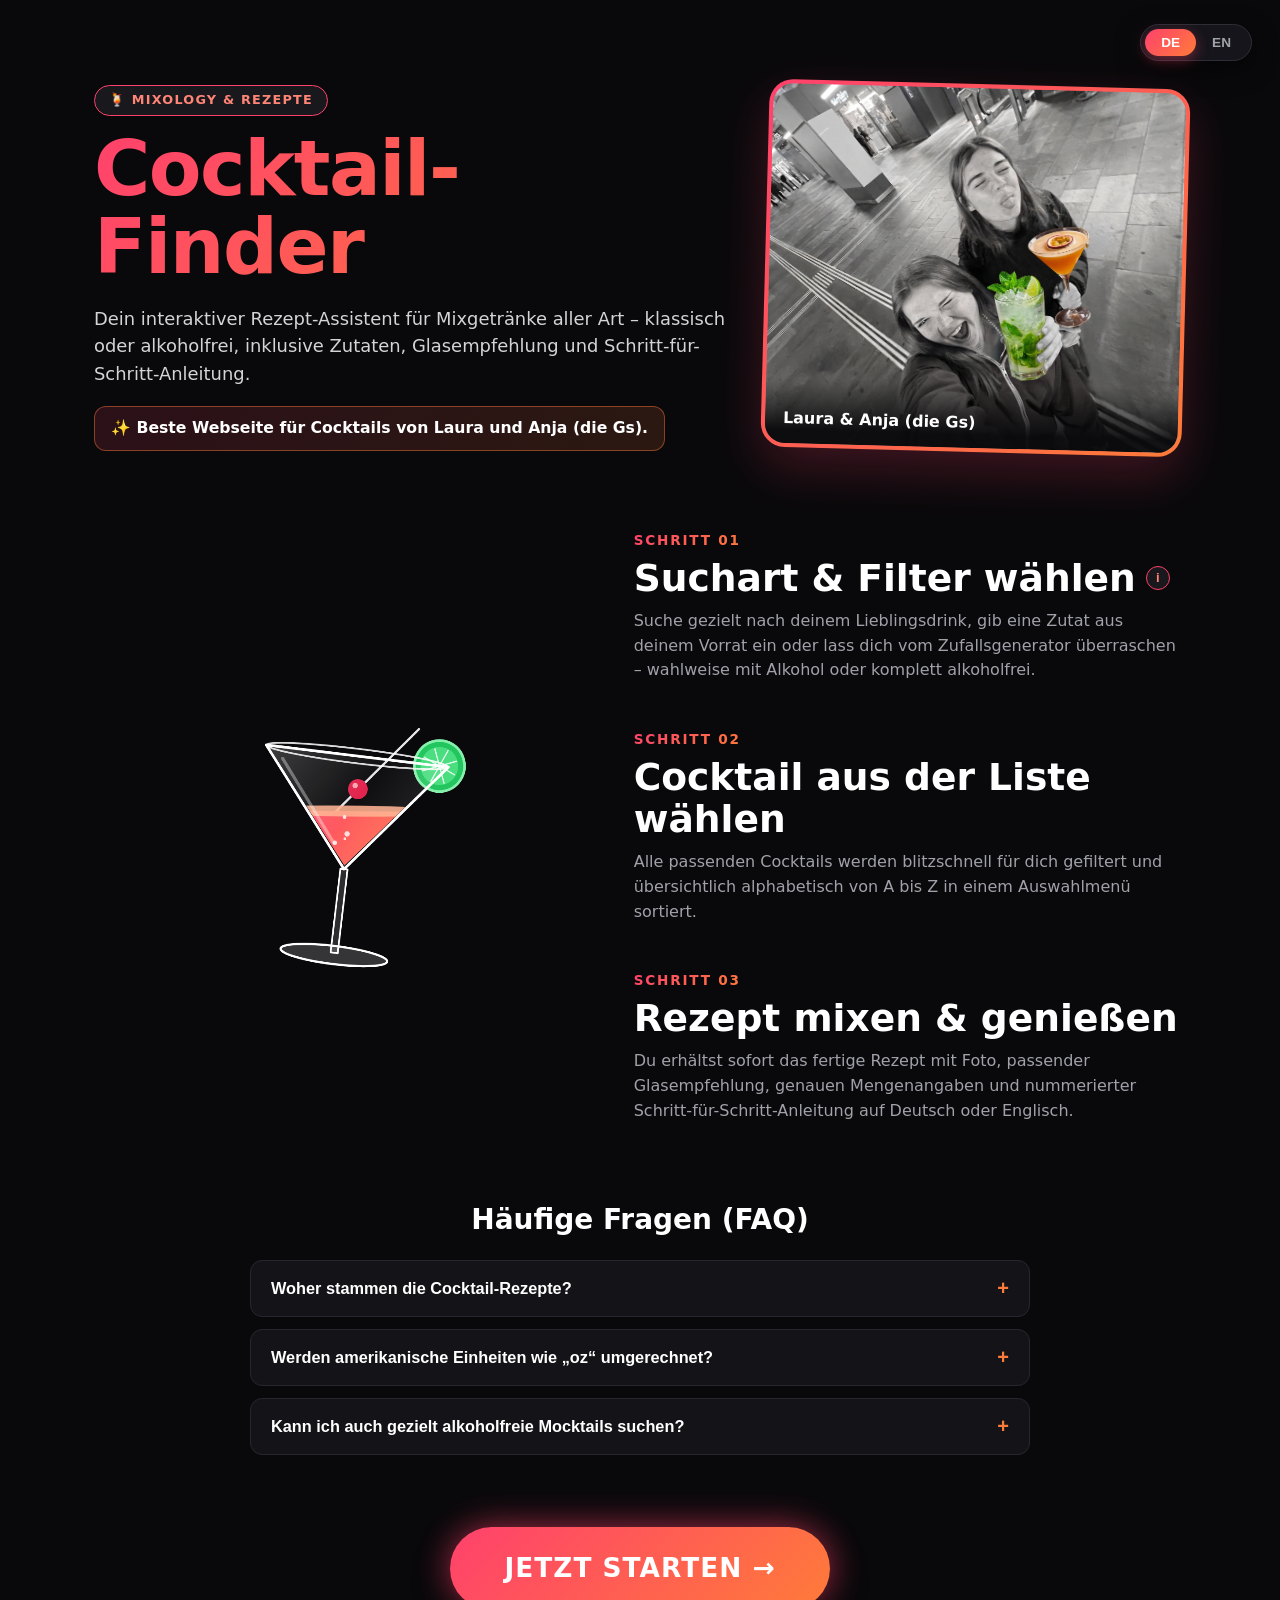
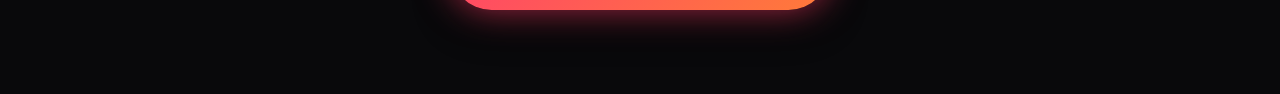
==== commit e00c1c87: "bild wieder da grrr" ====
--- a/start.html
+++ b/start.html
@@ -451,12 +451,12 @@
       <div class="photo-card">
         <div class="photo-inner">
           <img 
-            src="https://images.unsplash.com/photo-1514362545857-3bc16c4c7d1b?auto=format&fit=crop&w=800&q=80" 
+            src="lauraanja.png" 
             alt="Laura und Anja mit Cocktails"
           >
           <div class="photo-caption">
             Laura &amp; Anja (die Gs)
-            <span data-i18n="photoHint">📸 Platzhalter – Euer Foto hier einfügen</span>
+  
           </div>
         </div>
       </div>
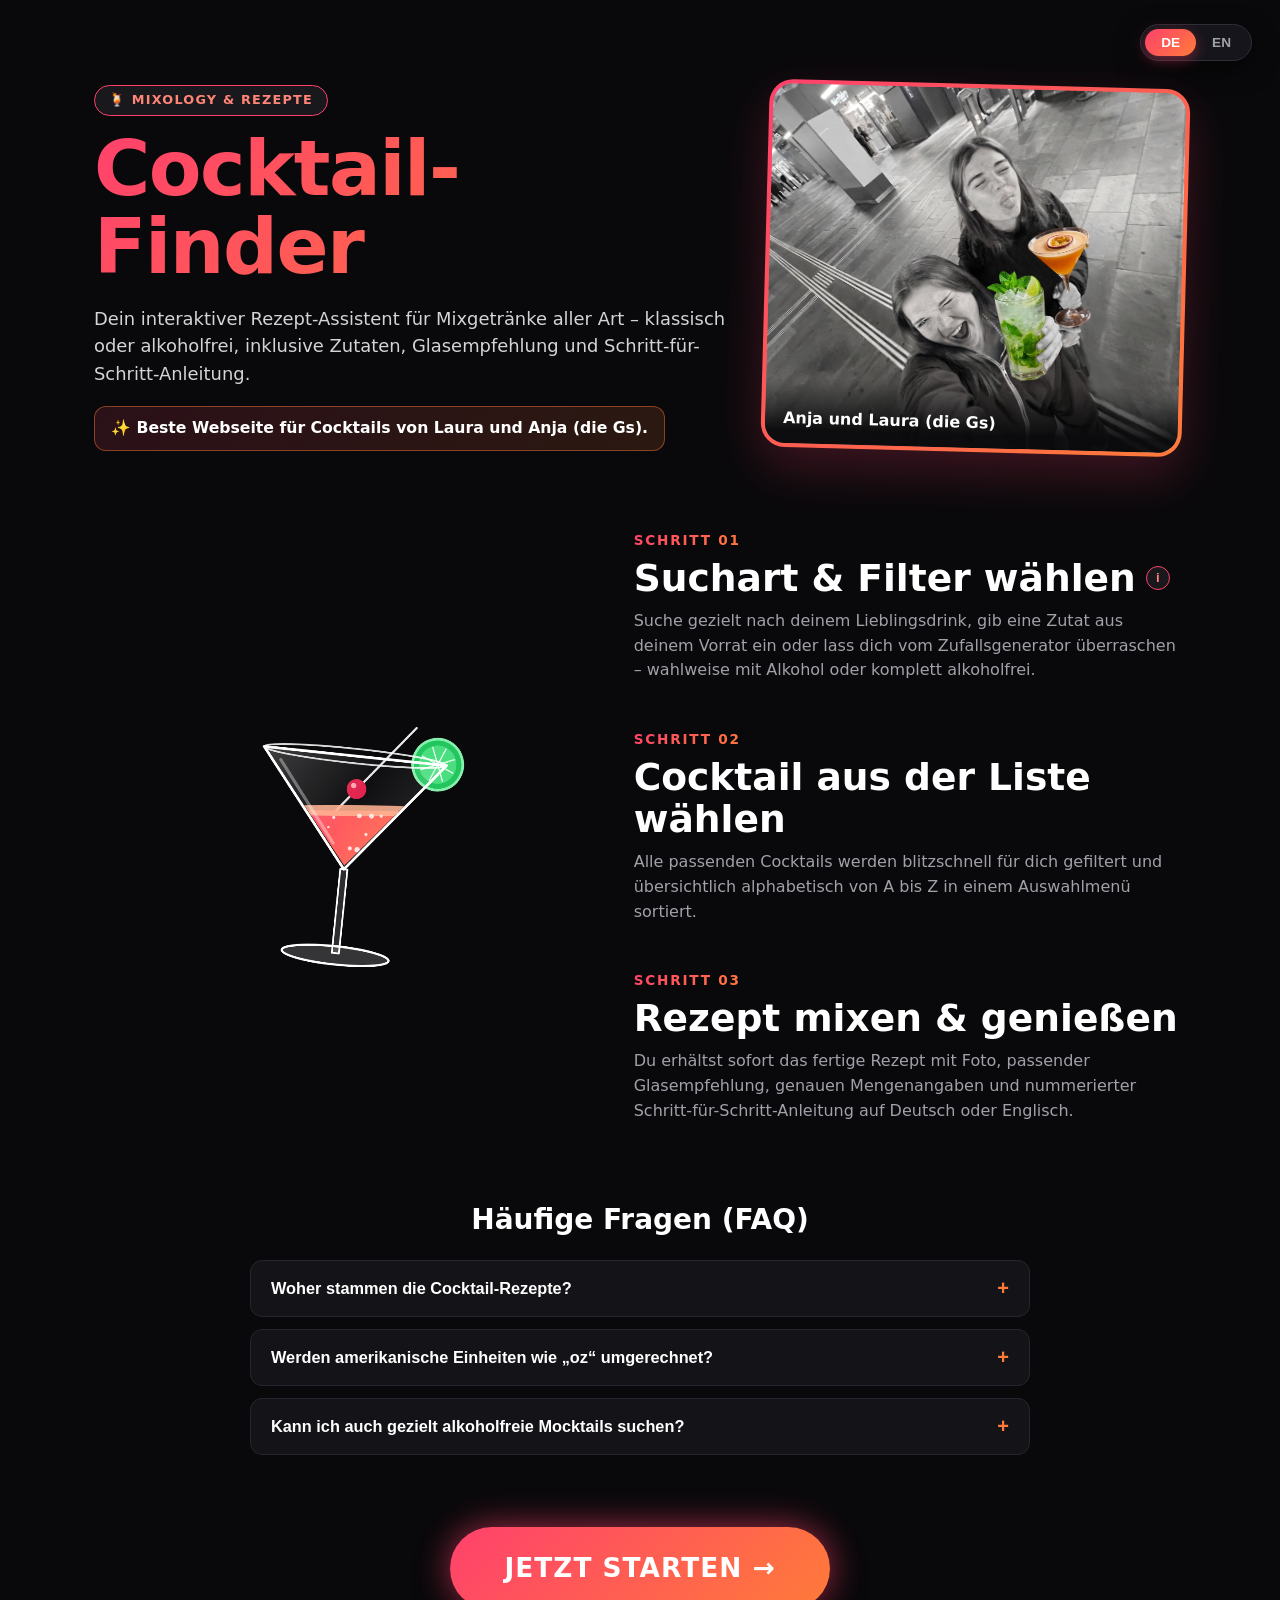
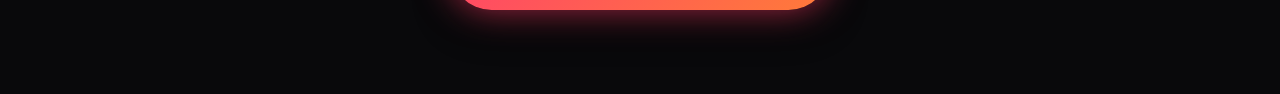
==== commit 6663d03d: "noch was" ====
--- a/start.html
+++ b/start.html
@@ -455,7 +455,7 @@
             alt="Laura und Anja mit Cocktails"
           >
           <div class="photo-caption">
-            Laura &amp; Anja (die Gs)
+            Anja und Laura (die Gs)
   
           </div>
         </div>
